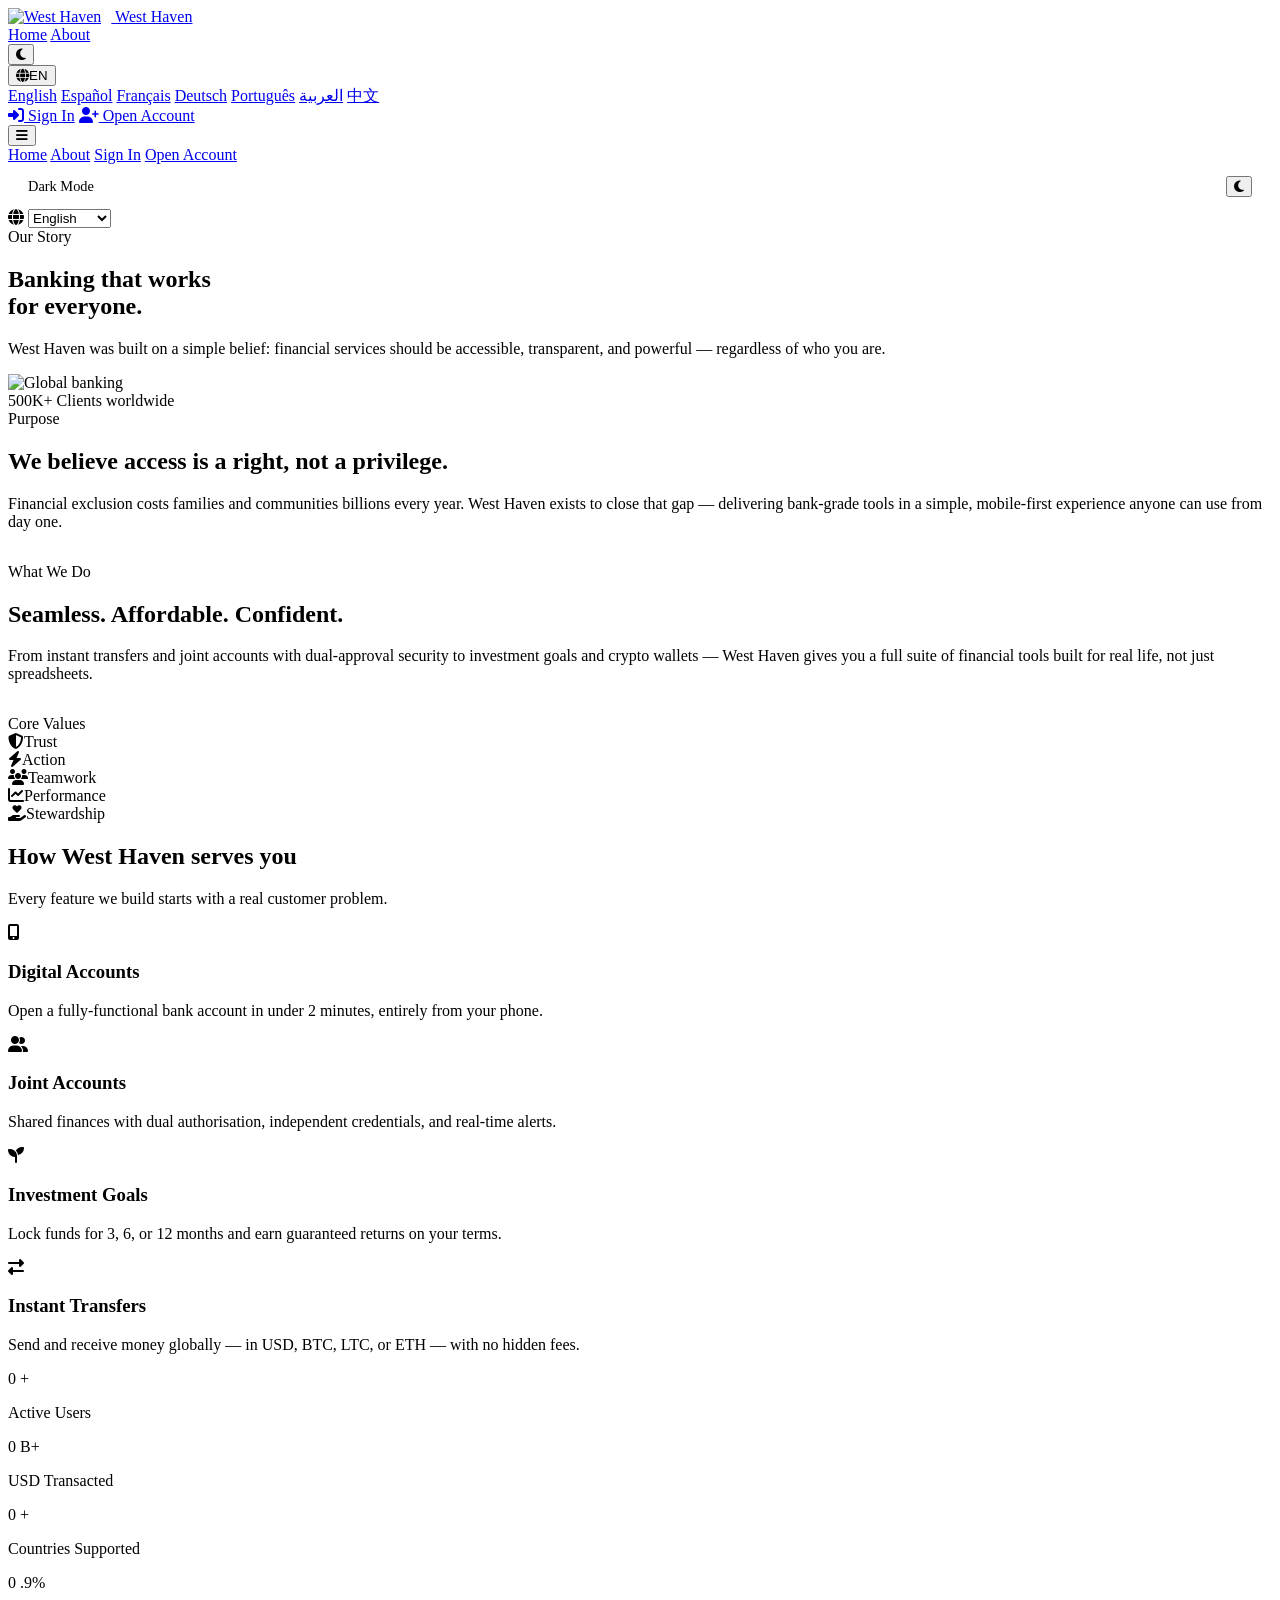
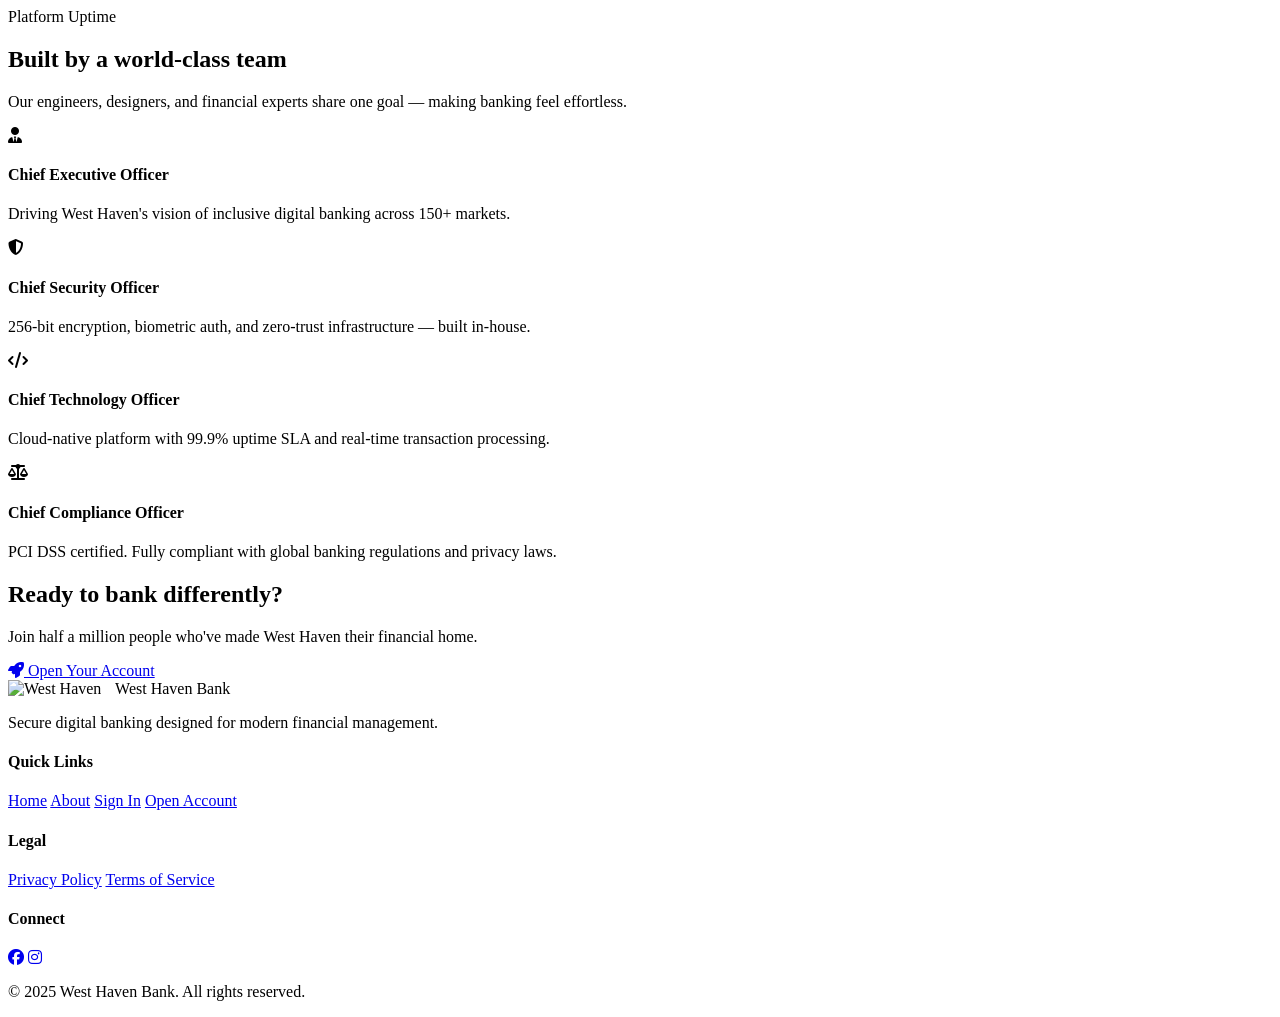
==== public/about.html @ 585f832a "initial commit" ====
<!DOCTYPE html>
<html lang="en" data-theme="light">
<head>
    <meta charset="UTF-8">
    <meta name="viewport" content="width=device-width, initial-scale=1.0, maximum-scale=1.0, user-scalable=yes">
    <title>About West Haven Bank — Our Mission & Story</title>

    <meta property="og:title" content="West Haven Bank">
    <meta property="og:description" content="Smart banking, on your terms.">
    <meta property="og:image" content="https://res.cloudinary.com/dqhyk9qur/image/upload/v1774165930/WHbnkOG_g5dsu1.png">
    <meta property="og:url" content="https://West Haven-bank.com">
    <meta property="og:type" content="website">
    <meta property="og:site_name" content="West Haven Bank">

    <meta name="twitter:card" content="summary_large_image">
    <meta name="twitter:title" content="West Haven Bank">
    <meta name="twitter:description" content="Smart banking, on your terms.">
    <meta name="twitter:image" content="https://res.cloudinary.com/dqhyk9qur/image/upload/v1774165930/WHbnkOG_g5dsu1.png">

    <link rel="icon" type="image/png" href="https://res.cloudinary.com/dqhyk9qur/image/upload/v1774160339/WHfavicon_yq4anu.png">
    <link rel="apple-touch-icon" href="https://res.cloudinary.com/dqhyk9qur/image/upload/v1774160339/WHfavicon_yq4anu.png">

    <link rel="stylesheet" href="https://cdnjs.cloudflare.com/ajax/libs/font-awesome/6.5.1/css/all.min.css">
    <link href="https://fonts.googleapis.com/css2?family=Syne:wght@400;600;700;800&family=DM+Sans:ital,wght@0,300;0,400;0,500;0,600;1,300&display=swap" rel="stylesheet">

    <link rel="stylesheet" href="/css/main.css">
    <link rel="stylesheet" href="/css/components.css">
    <link rel="stylesheet" href="/css/utilities.css">
    <link rel="stylesheet" href="/css/theme.css">
    <link rel="stylesheet" href="/css/legal.css">
    <link rel="stylesheet" href="/css/pages/about.css">
    <link rel="stylesheet" href="/css/pages/home.css">
</head>
<body>

    <nav class="navbar">
        <div class="nav-container">
            <div class="nav-left">
                <a href="/index.html" class="logo">
                    <img src="https://res.cloudinary.com/dqhyk9qur/image/upload/v1774160240/Logo_Icon_cw7vqf.svg"
                         alt="West Haven" class="logo-img" style="height:36px;width:36px;margin-right:10px;">
                    <span>West Haven</span>
                </a>
            </div>
            <div class="nav-right">
                <div class="nav-links">
                    <a href="/index.html">Home</a>
                    <a href="/about.html" class="active">About</a>
                </div>
                <div class="nav-actions">
                    <button class="theme-toggle" id="themeToggle"><i class="fas fa-moon"></i></button>
                    <div class="language-selector">
                        <button class="lang-btn"><i class="fas fa-globe"></i><span>EN</span></button>
                        <div class="lang-dropdown">
                            <a href="#" data-lang="en">English</a>
                            <a href="#" data-lang="es">Español</a>
                            <a href="#" data-lang="fr">Français</a>
                            <a href="#" data-lang="de">Deutsch</a>
                            <a href="#" data-lang="pt">Português</a>
                            <a href="#" data-lang="ar">العربية</a>
                            <a href="#" data-lang="zh">中文</a>
                        </div>
                    </div>
                    <div class="auth-buttons">
                        <a href="/auth.html" class="btn btn-outline"><i class="fas fa-sign-in-alt"></i> Sign In</a>
                        <a href="/auth.html" class="btn btn-primary"><i class="fas fa-user-plus"></i> Open Account</a>
                    </div>
                </div>
                <button class="mobile-menu-toggle"><i class="fas fa-bars"></i></button>
            </div>
        </div>

        <div class="mobile-menu">
            <a href="/index.html">Home</a>
            <a href="/about.html">About</a>
            <a href="/auth.html">Sign In</a>
            <a href="/auth.html">Open Account</a>
            <div style="display:flex;align-items:center;justify-content:space-between;padding:12px 20px;border-top:1px solid var(--border);">
                <span style="font-size:.9rem;color:var(--text-secondary);">Dark Mode</span>
                <button class="theme-toggle" onclick="document.getElementById('themeToggle').click()"><i class="fas fa-moon"></i></button>
            </div>
            <div class="mobile-lang">
                <i class="fas fa-globe"></i>
                <select id="mobileLangSelect">
                    <option value="en">English</option>
                    <option value="es">Español</option>
                    <option value="fr">Français</option>
                    <option value="de">Deutsch</option>
                    <option value="pt">Português</option>
                    <option value="ar">العربية</option>
                    <option value="zh">中文</option>
                </select>
            </div>
        </div>
    </nav>

    <!-- Hero -->
    <section class="about-hero">
        <div class="container">
            <div class="about-hero__tag">Our Story</div>
            <h1 class="about-hero__headline">
                Banking that works<br>
                <span class="about-hero__accent">for everyone.</span>
            </h1>
            <p class="about-hero__sub">
                West Haven was built on a simple belief: financial services should be
                accessible, transparent, and powerful — regardless of who you are.
            </p>
        </div>
    </section>

    <!-- Purpose / Mission Split -->
    <section class="about-split container">
        <div class="about-split__visual">
            <img src="https://res.cloudinary.com/dmbgczlom/image/upload/v1772879558/global_jevwvj.webp"
                 alt="Global banking" class="about-split__img">
            <div class="about-split__stat-bubble">
                <span class="stat-num">500K+</span>
                <span class="stat-lbl">Clients worldwide</span>
            </div>
        </div>
        <div class="about-split__content">
            <div class="about-section-tag">Purpose</div>
            <h2 class="about-h2">We believe access is a right, not a privilege.</h2>
            <p>Financial exclusion costs families and communities billions every year.
               West Haven exists to close that gap — delivering bank-grade tools in a
               simple, mobile-first experience anyone can use from day one.</p>

            <div class="about-section-tag" style="margin-top:2rem;">What We Do</div>
            <h2 class="about-h2">Seamless. Affordable. Confident.</h2>
            <p>From instant transfers and joint accounts with dual-approval security
               to investment goals and crypto wallets — West Haven gives you a full suite
               of financial tools built for real life, not just spreadsheets.</p>

            <div class="about-section-tag" style="margin-top:2rem;">Core Values</div>
            <div class="about-values">
                <div class="about-value"><i class="fas fa-shield-halved"></i><span>Trust</span></div>
                <div class="about-value"><i class="fas fa-bolt"></i><span>Action</span></div>
                <div class="about-value"><i class="fas fa-users"></i><span>Teamwork</span></div>
                <div class="about-value"><i class="fas fa-chart-line"></i><span>Performance</span></div>
                <div class="about-value"><i class="fas fa-hand-holding-heart"></i><span>Stewardship</span></div>
            </div>
        </div>
    </section>

    <!-- How We Serve -->
    <section class="about-how">
        <div class="container">
            <h2 class="about-section-heading">How West Haven serves you</h2>
            <p class="about-section-sub">Every feature we build starts with a real customer problem.</p>
            <div class="about-how__grid">
                <div class="about-how__card">
                    <div class="about-how__icon"><i class="fas fa-mobile-alt"></i></div>
                    <h3>Digital Accounts</h3>
                    <p>Open a fully-functional bank account in under 2 minutes, entirely from your phone.</p>
                </div>
                <div class="about-how__card">
                    <div class="about-how__icon"><i class="fas fa-user-friends"></i></div>
                    <h3>Joint Accounts</h3>
                    <p>Shared finances with dual authorisation, independent credentials, and real-time alerts.</p>
                </div>
                <div class="about-how__card">
                    <div class="about-how__icon"><i class="fas fa-seedling"></i></div>
                    <h3>Investment Goals</h3>
                    <p>Lock funds for 3, 6, or 12 months and earn guaranteed returns on your terms.</p>
                </div>
                <div class="about-how__card">
                    <div class="about-how__icon"><i class="fas fa-exchange-alt"></i></div>
                    <h3>Instant Transfers</h3>
                    <p>Send and receive money globally — in USD, BTC, LTC, or ETH — with no hidden fees.</p>
                </div>
            </div>
        </div>
    </section>

    <!-- Stats -->
    <section class="about-stats">
        <div class="container">
            <div class="about-stats__grid">
                <div class="about-stats__item">
                    <span class="about-stats__num" data-count="500000">0</span>
                    <span class="about-stats__unit">+</span>
                    <p>Active Users</p>
                </div>
                <div class="about-stats__item">
                    <span class="about-stats__num" data-count="2">0</span>
                    <span class="about-stats__unit">B+</span>
                    <p>USD Transacted</p>
                </div>
                <div class="about-stats__item">
                    <span class="about-stats__num" data-count="150">0</span>
                    <span class="about-stats__unit">+</span>
                    <p>Countries Supported</p>
                </div>
                <div class="about-stats__item">
                    <span class="about-stats__num" data-count="99">0</span>
                    <span class="about-stats__unit">.9%</span>
                    <p>Platform Uptime</p>
                </div>
            </div>
        </div>
    </section>

    <!-- Leadership -->
    <section class="about-leadership container">
        <h2 class="about-section-heading">Built by a world-class team</h2>
        <p class="about-section-sub">Our engineers, designers, and financial experts share one goal — making banking feel effortless.</p>
        <div class="about-leadership__grid">
            <div class="about-leadership__card">
                <div class="about-leadership__avatar"><i class="fas fa-user-tie"></i></div>
                <h4>Chief Executive Officer</h4>
                <p>Driving West Haven's vision of inclusive digital banking across 150+ markets.</p>
            </div>
            <div class="about-leadership__card">
                <div class="about-leadership__avatar"><i class="fas fa-shield-alt"></i></div>
                <h4>Chief Security Officer</h4>
                <p>256-bit encryption, biometric auth, and zero-trust infrastructure — built in-house.</p>
            </div>
            <div class="about-leadership__card">
                <div class="about-leadership__avatar"><i class="fas fa-code"></i></div>
                <h4>Chief Technology Officer</h4>
                <p>Cloud-native platform with 99.9% uptime SLA and real-time transaction processing.</p>
            </div>
            <div class="about-leadership__card">
                <div class="about-leadership__avatar"><i class="fas fa-balance-scale"></i></div>
                <h4>Chief Compliance Officer</h4>
                <p>PCI DSS certified. Fully compliant with global banking regulations and privacy laws.</p>
            </div>
        </div>
    </section>

    <!-- CTA -->
    <section class="about-cta">
        <div class="container">
            <h2>Ready to bank differently?</h2>
            <p>Join half a million people who've made West Haven their financial home.</p>
            <a href="/auth.html" class="btn btn-primary btn-large">
                <i class="fas fa-rocket"></i> Open Your Account
            </a>
        </div>
    </section>

    <!-- Footer -->
    <footer class="footer">
        <div class="container">
            <div class="footer-grid">
                <div class="footer-col">
                    <div class="footer-logo">
                        <img src="https://res.cloudinary.com/dqhyk9qur/image/upload/v1774160240/Logo_Icon_cw7vqf.svg"
                             alt="West Haven" class="footer-logo-img" style="height:32px;width:32px;margin-right:10px;">
                        <span>West Haven Bank</span>
                    </div>
                    <p>Secure digital banking designed for modern financial management.</p>
                </div>
                <div class="footer-col">
                    <h4>Quick Links</h4>
                    <a href="/index.html">Home</a>
                    <a href="/about.html">About</a>
                    <a href="/auth.html">Sign In</a>
                    <a href="/auth.html">Open Account</a>
                </div>
                <div class="footer-col">
                    <h4>Legal</h4>
                    <a href="#" onclick="openPrivacyPolicy(event)">Privacy Policy</a>
                    <a href="#" onclick="openTerms(event)">Terms of Service</a>
                </div>
                <div class="footer-col">
                    <h4>Connect</h4>
                    <div class="social-links">
                        <a href="#"><i class="fab fa-facebook"></i></a>
                        <a href="#"><i class="fab fa-instagram"></i></a>
                    </div>
                </div>
            </div>
            <div class="footer-bottom">
                <p>&copy; 2025 West Haven Bank. All rights reserved.</p>
            </div>
        </div>
    </footer>

    <script src="/js/config.js"></script>
    <script src="/js/utils/helpers.js"></script>
    <script src="/js/components/navbar.js"></script>
    <script src="/js/components/languageSwitcher.js"></script>
    <script src="/js/pages/about.js"></script>
    <script src="/js/legal.js"></script>

    <script type="text/javascript">
    var Tawk_API=Tawk_API||{},Tawk_LoadStart=new Date();
    (function(){var s1=document.createElement("script"),s0=document.getElementsByTagName("script")[0];s1.async=true;s1.src='https://embed.tawk.to/69bf821cfc21221c40cc5680/1jka18g1d';s1.charset='UTF-8';s1.setAttribute('crossorigin','*');s0.parentNode.insertBefore(s1,s0);})();
    </script>

    <div id="google_translate_element" style="display:none;"></div>
    <script>function googleTranslateElementInit(){new google.translate.TranslateElement({pageLanguage:'en'},'google_translate_element');}</script>
    <script src="https://translate.google.com/translate_a/element.js?cb=googleTranslateElementInit"></script>
    <style>.goog-te-banner-frame,.skiptranslate{display:none!important;}body{top:0!important;}.goog-te-gadget{display:none!important;}</style>

</body>
</html>
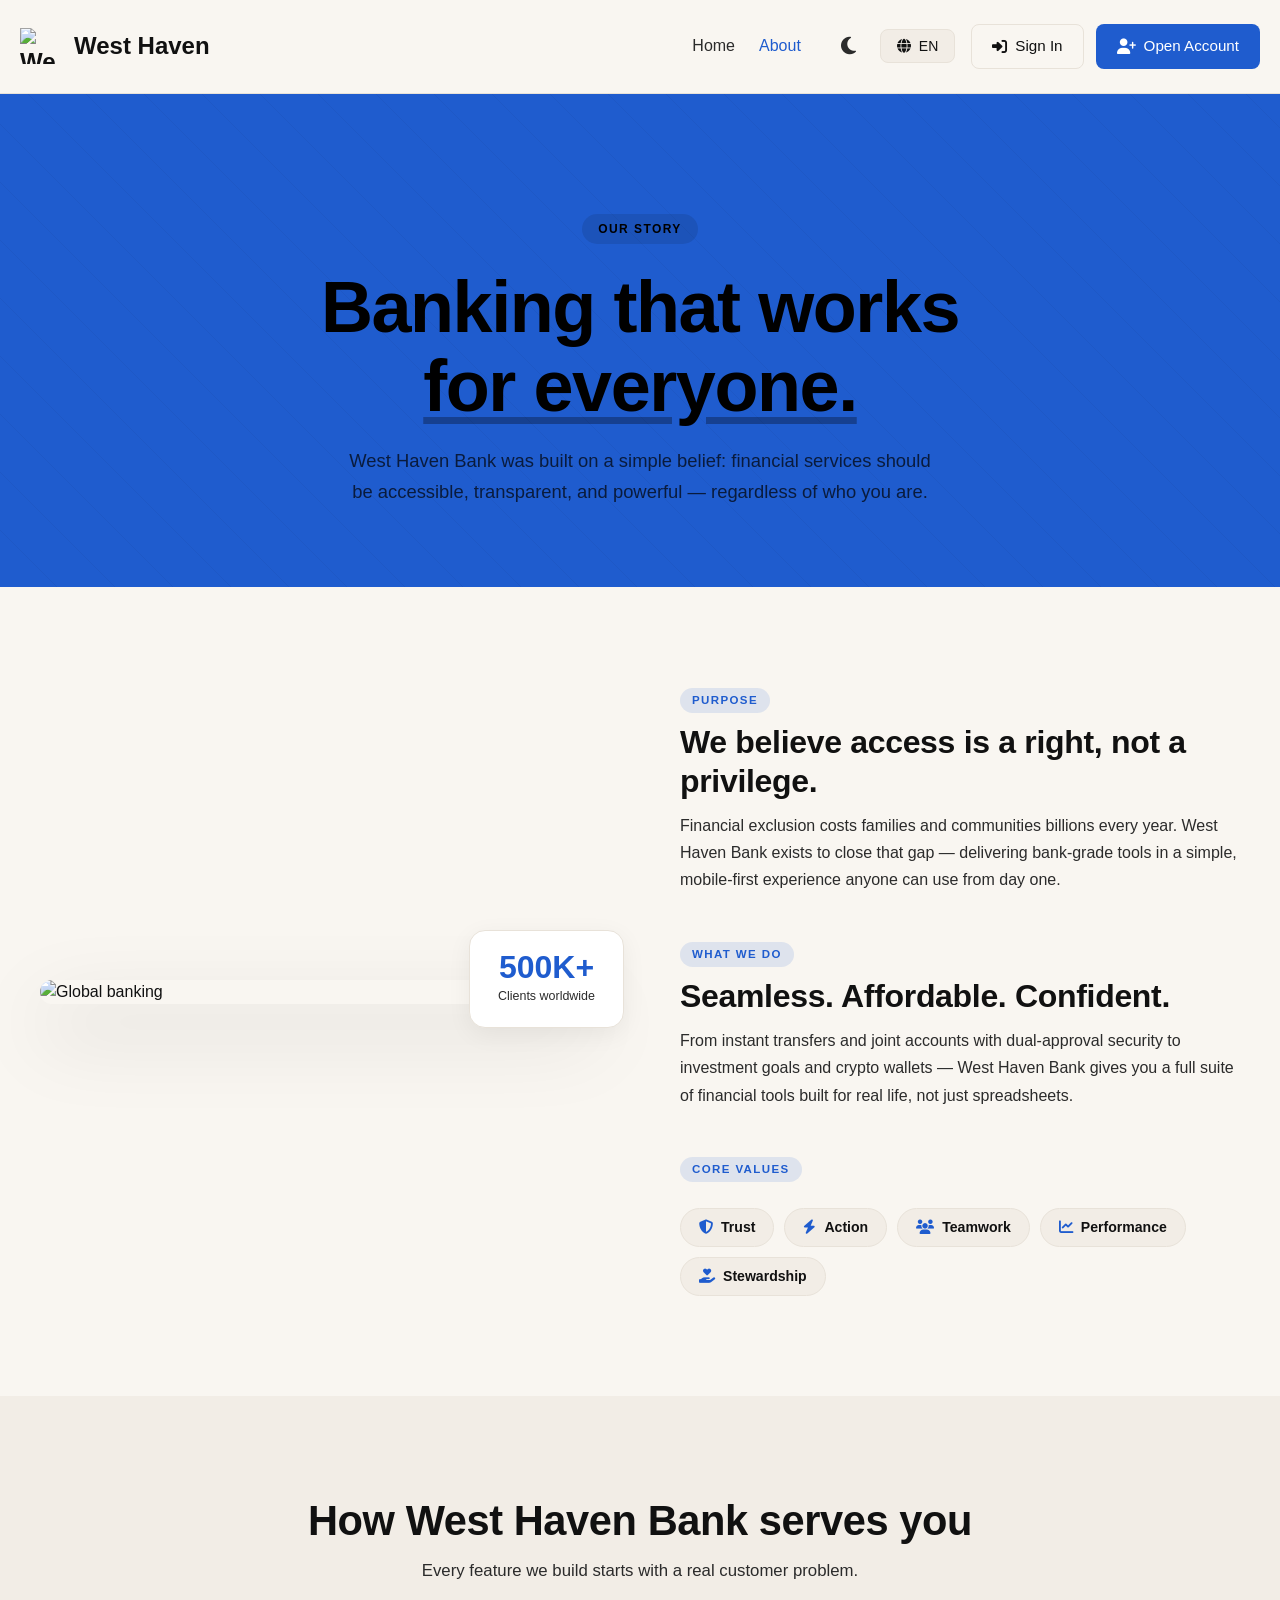
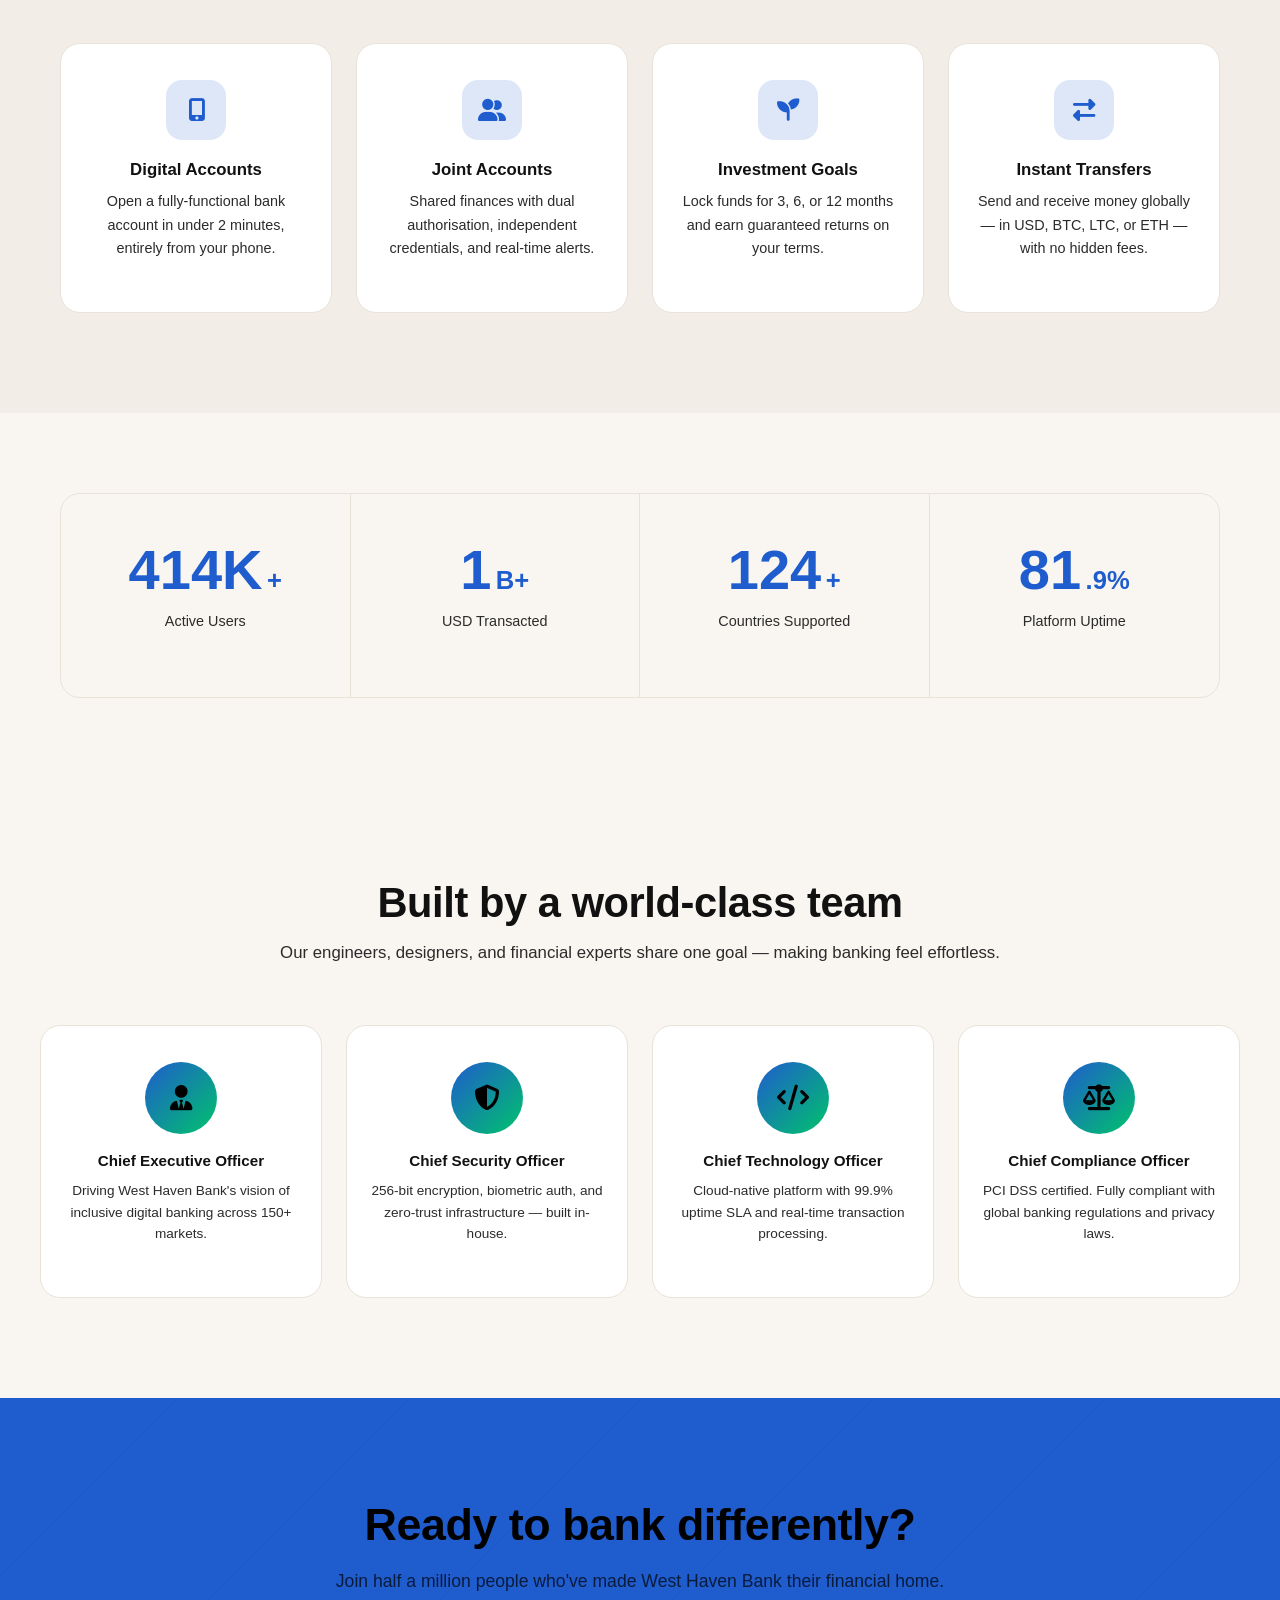
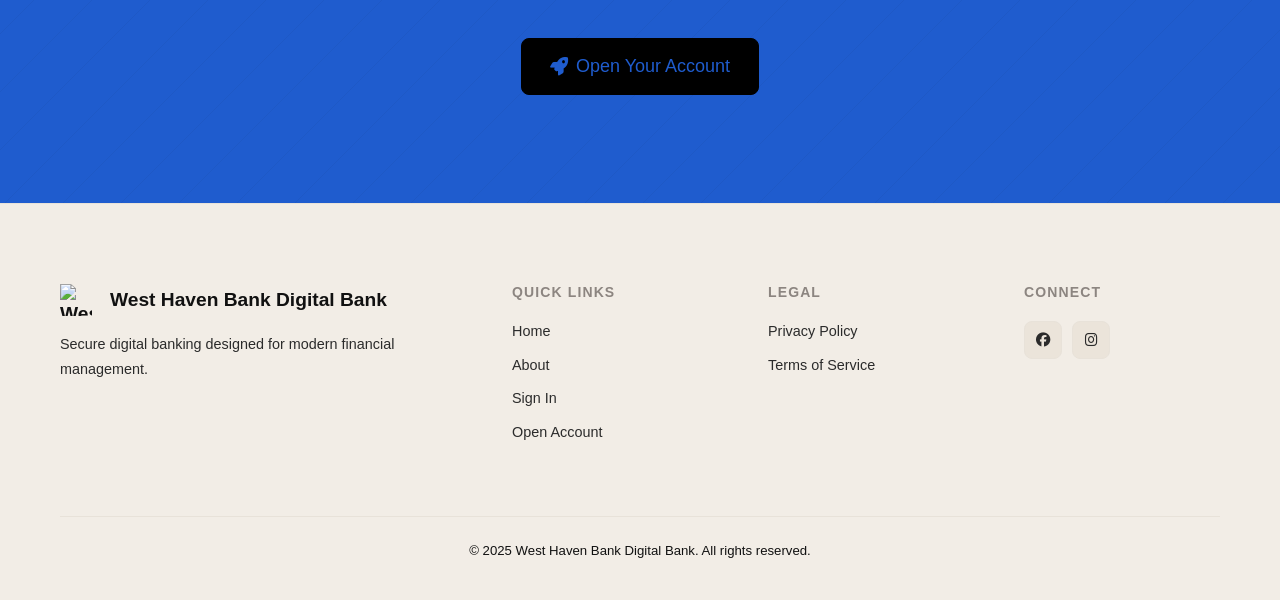
==== commit b255cae7: "Add files via upload" ====
--- a/public/about.html
+++ b/public/about.html
@@ -1,20 +1,21 @@
+
 <!DOCTYPE html>
 <html lang="en" data-theme="light">
 <head>
     <meta charset="UTF-8">
     <meta name="viewport" content="width=device-width, initial-scale=1.0, maximum-scale=1.0, user-scalable=yes">
-    <title>About West Haven Bank — Our Mission & Story</title>
-
-    <meta property="og:title" content="West Haven Bank">
-    <meta property="og:description" content="Smart banking, on your terms.">
+    <title>About West Haven Bank Digital Bank — Our Mission & Story</title>
+
+    <meta property="og:title" content="West Haven Bank Digital Bank">
+    <meta property="og:description" content="Banking that works for everyone.">
     <meta property="og:image" content="https://res.cloudinary.com/dqhyk9qur/image/upload/v1774165930/WHbnkOG_g5dsu1.png">
-    <meta property="og:url" content="https://West Haven-bank.com">
+    <meta property="og:url" content="https://west haven bank.com">
     <meta property="og:type" content="website">
-    <meta property="og:site_name" content="West Haven Bank">
+    <meta property="og:site_name" content="West Haven Bank Digital Bank">
 
     <meta name="twitter:card" content="summary_large_image">
-    <meta name="twitter:title" content="West Haven Bank">
-    <meta name="twitter:description" content="Smart banking, on your terms.">
+    <meta name="twitter:title" content="West Haven Bank Digital Bank">
+    <meta name="twitter:description" content="Banking that works for everyone.">
     <meta name="twitter:image" content="https://res.cloudinary.com/dqhyk9qur/image/upload/v1774165930/WHbnkOG_g5dsu1.png">
 
     <link rel="icon" type="image/png" href="https://res.cloudinary.com/dqhyk9qur/image/upload/v1774160339/WHfavicon_yq4anu.png">
@@ -23,13 +24,13 @@
     <link rel="stylesheet" href="https://cdnjs.cloudflare.com/ajax/libs/font-awesome/6.5.1/css/all.min.css">
     <link href="https://fonts.googleapis.com/css2?family=Syne:wght@400;600;700;800&family=DM+Sans:ital,wght@0,300;0,400;0,500;0,600;1,300&display=swap" rel="stylesheet">
 
-    <link rel="stylesheet" href="/css/main.css">
-    <link rel="stylesheet" href="/css/components.css">
-    <link rel="stylesheet" href="/css/utilities.css">
-    <link rel="stylesheet" href="/css/theme.css">
-    <link rel="stylesheet" href="/css/legal.css">
-    <link rel="stylesheet" href="/css/pages/about.css">
-    <link rel="stylesheet" href="/css/pages/home.css">
+    <link rel="stylesheet" href="css/main.css">
+    <link rel="stylesheet" href="css/components.css">
+    <link rel="stylesheet" href="css/utilities.css">
+    <link rel="stylesheet" href="css/theme.css">
+    <link rel="stylesheet" href="css/legal.css">
+    <link rel="stylesheet" href="css/pages/about.css">
+    <link rel="stylesheet" href="css/pages/home.css">
 </head>
 <body>
 
@@ -103,7 +104,7 @@
                 <span class="about-hero__accent">for everyone.</span>
             </h1>
             <p class="about-hero__sub">
-                West Haven was built on a simple belief: financial services should be
+                West Haven Bank was built on a simple belief: financial services should be
                 accessible, transparent, and powerful — regardless of who you are.
             </p>
         </div>
@@ -123,13 +124,13 @@
             <div class="about-section-tag">Purpose</div>
             <h2 class="about-h2">We believe access is a right, not a privilege.</h2>
             <p>Financial exclusion costs families and communities billions every year.
-               West Haven exists to close that gap — delivering bank-grade tools in a
+               West Haven Bank exists to close that gap — delivering bank-grade tools in a
                simple, mobile-first experience anyone can use from day one.</p>
 
             <div class="about-section-tag" style="margin-top:2rem;">What We Do</div>
             <h2 class="about-h2">Seamless. Affordable. Confident.</h2>
             <p>From instant transfers and joint accounts with dual-approval security
-               to investment goals and crypto wallets — West Haven gives you a full suite
+               to investment goals and crypto wallets — West Haven Bank gives you a full suite
                of financial tools built for real life, not just spreadsheets.</p>
 
             <div class="about-section-tag" style="margin-top:2rem;">Core Values</div>
@@ -146,7 +147,7 @@
     <!-- How We Serve -->
     <section class="about-how">
         <div class="container">
-            <h2 class="about-section-heading">How West Haven serves you</h2>
+            <h2 class="about-section-heading">How West Haven Bank serves you</h2>
             <p class="about-section-sub">Every feature we build starts with a real customer problem.</p>
             <div class="about-how__grid">
                 <div class="about-how__card">
@@ -209,7 +210,7 @@
             <div class="about-leadership__card">
                 <div class="about-leadership__avatar"><i class="fas fa-user-tie"></i></div>
                 <h4>Chief Executive Officer</h4>
-                <p>Driving West Haven's vision of inclusive digital banking across 150+ markets.</p>
+                <p>Driving West Haven Bank's vision of inclusive digital banking across 150+ markets.</p>
             </div>
             <div class="about-leadership__card">
                 <div class="about-leadership__avatar"><i class="fas fa-shield-alt"></i></div>
@@ -233,7 +234,7 @@
     <section class="about-cta">
         <div class="container">
             <h2>Ready to bank differently?</h2>
-            <p>Join half a million people who've made West Haven their financial home.</p>
+            <p>Join half a million people who've made West Haven Bank their financial home.</p>
             <a href="/auth.html" class="btn btn-primary btn-large">
                 <i class="fas fa-rocket"></i> Open Your Account
             </a>
@@ -248,7 +249,7 @@
                     <div class="footer-logo">
                         <img src="https://res.cloudinary.com/dqhyk9qur/image/upload/v1774160240/Logo_Icon_cw7vqf.svg"
                              alt="West Haven" class="footer-logo-img" style="height:32px;width:32px;margin-right:10px;">
-                        <span>West Haven Bank</span>
+                        <span>West Haven Bank Digital Bank</span>
                     </div>
                     <p>Secure digital banking designed for modern financial management.</p>
                 </div>
@@ -273,21 +274,21 @@
                 </div>
             </div>
             <div class="footer-bottom">
-                <p>&copy; 2025 West Haven Bank. All rights reserved.</p>
+                <p>&copy; 2025 West Haven Bank Digital Bank. All rights reserved.</p>
             </div>
         </div>
     </footer>
 
-    <script src="/js/config.js"></script>
-    <script src="/js/utils/helpers.js"></script>
-    <script src="/js/components/navbar.js"></script>
-    <script src="/js/components/languageSwitcher.js"></script>
-    <script src="/js/pages/about.js"></script>
-    <script src="/js/legal.js"></script>
+    <script src="js/config.js"></script>
+    <script src="js/utils/helpers.js"></script>
+    <script src="js/components/navbar.js"></script>
+    <script src="js/components/languageSwitcher.js"></script>
+    <script src="js/pages/about.js"></script>
+    <script src="js/legal.js"></script>
 
     <script type="text/javascript">
     var Tawk_API=Tawk_API||{},Tawk_LoadStart=new Date();
-    (function(){var s1=document.createElement("script"),s0=document.getElementsByTagName("script")[0];s1.async=true;s1.src='https://embed.tawk.to/69bf821cfc21221c40cc5680/1jka18g1d';s1.charset='UTF-8';s1.setAttribute('crossorigin','*');s0.parentNode.insertBefore(s1,s0);})();
+    (function(){var s1=document.createElement("script"),s0=document.getElementsByTagName("script")[0];s1.async=true;s1.src='https://embed.tawk.to/68e482a9647242194f23df92/1j6u9spkp';s1.charset='UTF-8';s1.setAttribute('crossorigin','*');s0.parentNode.insertBefore(s1,s0);})();
     </script>
 
     <div id="google_translate_element" style="display:none;"></div>
--- a/public/css/main.css
+++ b/public/css/main.css
@@ -0,0 +1,668 @@
+/* West Haven Bank - Main CSS */
+* {
+    margin: 0;
+    padding: 0;
+    box-sizing: border-box;
+}
+
+body {
+    font-family: 'Inter', -apple-system, BlinkMacSystemFont, sans-serif;
+    background-color: var(--bg-primary);
+    color: var(--text-primary);
+    line-height: 1.5;
+    -webkit-font-smoothing: antialiased;
+    -moz-osx-font-smoothing: grayscale;
+}
+
+/* Light Theme (Default) — Bone & Carbon */
+:root {
+    --bg-primary: #F9F6F1;
+    --bg-secondary: #F2EDE6;
+    --bg-tertiary: #EBE4DA;
+    --text-primary: #111111;
+    --text-secondary: #4A4540;
+    --text-tertiary: #8C8580;
+    --accent-primary: #1f5cce;
+    --accent-secondary: #173d85;
+    --success: #2D7A4F;
+    --warning: #3970d6;
+    --error: #C0392B;
+    --border: #E8E2D9;
+    --card-bg: #FFFFFF;
+    --shadow: rgba(17, 17, 17, 0.06) 0px 6px 24px 0px;
+        --card-bg-rgb: 255, 255, 255; 
+}
+
+/* Dark Theme — Carbon */
+[data-theme="dark"] {
+    --bg-primary: #111111;
+    --bg-secondary: #1C1C1C;
+    --bg-tertiary: #242424;
+    --text-primary: #F5F0E8;
+    --text-secondary: #B0A89E;
+    --text-tertiary: #736C65;
+    --accent-primary: #D95F0E;
+    --accent-secondary: #173d85;
+    --success: #3DAA6A;
+    --warning: #3970d6;
+    --error: #E04535;
+    --border: #2E2E2E;
+    --card-bg: #1C1C1C;
+    --shadow: rgba(0, 0, 0, 0.35) 0px 6px 24px 0px;
+     --card-bg-rgb: 18, 20, 28;
+}
+
+/* Container */
+.container {
+    max-width: 1200px;
+    margin: 0 auto;
+    padding: 0 20px;
+    width: 100%;
+}
+
+/* Typography */
+h1, h2, h3, h4, h5, h6 {
+    color: var(--text-primary);
+    font-weight: 600;
+    line-height: 1.2;
+    margin-bottom: 1rem;
+}
+
+h1 {
+    font-size: 3rem;
+    letter-spacing: -0.02em;
+}
+
+h2 {
+    font-size: 2.25rem;
+    letter-spacing: -0.01em;
+}
+
+h3 {
+    font-size: 1.5rem;
+}
+
+h4 {
+    font-size: 1.25rem;
+}
+
+p {
+    color: var(--text-primary);
+    margin-bottom: 1rem;
+}
+
+a {
+    color: var(--accent-primary);
+    text-decoration: none;
+    transition: color 0.2s;
+}
+
+
+
+/* Buttons */
+.btn {
+    display: inline-flex;
+    align-items: center;
+    justify-content: center;
+    gap: 8px;
+    padding: 10px 20px;
+    border: none;
+    border-radius: 8px;
+    font-size: 0.95rem;
+    font-weight: 500;
+    cursor: pointer;
+    transition: all 0.2s;
+    background-color: var(--bg-tertiary);
+    color: var(--text-primary);
+    border: 1px solid transparent;
+    margin: 0.5rem 0rem;
+}
+
+.btn:hover {
+    transform: translateY(-1px);
+    box-shadow: var(--shadow);
+}
+
+.btn:active {
+    transform: translateY(0);
+}
+
+.btn:disabled {
+    opacity: 0.5;
+    cursor: not-allowed;
+    pointer-events: none;
+}
+
+.btn-primary {
+    background-color: var(--accent-primary);
+    color: white;
+}
+
+
+
+.btn-outline {
+    background-color: transparent;
+    border: 1px solid var(--border);
+    color: var(--text-primary);
+}
+
+.btn-outline:hover {
+    background-color: var(--bg-tertiary);
+    border-color: var(--text-tertiary);
+}
+
+.btn-success {
+    background-color: var(--success);
+    color: white;
+}
+
+.btn-warning {
+    background-color: var(--warning);
+    color: white;
+}
+
+.btn-error {
+    background-color: var(--error);
+    color: white;
+}
+
+.btn-small {
+    padding: 6px 12px;
+    font-size: 0.875rem;
+}
+
+.btn-large {
+    padding: 14px 28px;
+    font-size: 1.125rem;
+}
+
+/* Forms */
+.form-group {
+    margin-bottom: 20px;
+}
+
+.form-label {
+    display: block;
+    margin-bottom: 8px;
+    color: var(--text-secondary);
+    font-weight: 500;
+    font-size: 0.875rem;
+}
+
+.form-input {
+    width: 100%;
+    padding: 12px 16px;
+    border: 1px solid var(--border);
+    border-radius: 8px;
+    background-color: var(--bg-primary);
+    color: var(--text-primary);
+    font-size: 1rem;
+    transition: all 0.2s;
+}
+
+.form-input:hover {
+    border-color: var(--text-tertiary);
+}
+
+.form-input:focus {
+    outline: none;
+    border-color: var(--accent-primary);
+    box-shadow: 0 0 0 3px rgba(217, 95, 14, 0.12);
+}
+
+.form-input.error {
+    border-color: var(--error);
+}
+
+.form-input.success {
+    border-color: var(--success);
+}
+
+.form-textarea {
+    width: 100%;
+    padding: 12px 16px;
+    border: 1px solid var(--border);
+    border-radius: 8px;
+    background-color: var(--bg-primary);
+    color: var(--text-primary);
+    font-size: 1rem;
+    min-height: 100px;
+    resize: vertical;
+}
+
+.form-select {
+    width: 100%;
+    padding: 12px 16px;
+    border: 1px solid var(--border);
+    border-radius: 8px;
+    background-color: var(--bg-primary);
+    color: var(--text-primary);
+    font-size: 1rem;
+    cursor: pointer;
+    appearance: none;
+    background-image: url("data:image/svg+xml;charset=UTF-8,%3csvg xmlns='http://www.w3.org/2000/svg' viewBox='0 0 24 24' fill='none' stroke='currentColor' stroke-width='2' stroke-linecap='round' stroke-linejoin='round'%3e%3cpolyline points='6 9 12 15 18 9'%3e%3c/polyline%3e%3c/svg%3e");
+    background-repeat: no-repeat;
+    background-position: right 12px center;
+    background-size: 16px;
+}
+
+.form-checkbox {
+    display: flex;
+    align-items: center;
+    gap: 8px;
+    cursor: pointer;
+}
+
+.form-checkbox input[type="checkbox"] {
+    width: 18px;
+    height: 18px;
+    cursor: pointer;
+    accent-color: var(--accent-primary);
+}
+
+.form-radio {
+    display: flex;
+    align-items: center;
+    gap: 8px;
+    cursor: pointer;
+}
+
+.form-radio input[type="radio"] {
+    width: 18px;
+    height: 18px;
+    cursor: pointer;
+    accent-color: var(--accent-primary);
+}
+
+.form-error {
+    color: var(--error);
+    font-size: 0.875rem;
+    margin-top: 4px;
+    display: block;
+}
+
+.form-hint {
+    color: var(--text-tertiary);
+    font-size: 0.875rem;
+    margin-top: 4px;
+    display: block;
+}
+
+/* Cards */
+.card {
+    background-color: var(--card-bg);
+    border: 1px solid var(--border);
+    border-radius: 12px;
+    padding: 24px;
+    transition: all 0.2s;
+}
+
+.card-hoverable:hover {
+    box-shadow: var(--shadow);
+    transform: translateY(-2px);
+}
+
+.card-header {
+    margin-bottom: 20px;
+    padding-bottom: 20px;
+    border-bottom: 1px solid var(--border);
+}
+
+.card-header h3 {
+    margin-bottom: 0;
+}
+
+.card-footer {
+    margin-top: 20px;
+    padding-top: 20px;
+    border-top: 1px solid var(--border);
+}
+
+/* Grid System */
+.row {
+    display: flex;
+    flex-wrap: wrap;
+    margin: -12px;
+}
+
+.col {
+    flex: 1;
+    padding: 12px;
+}
+
+.col-1 { flex: 0 0 8.333%; }
+.col-2 { flex: 0 0 16.667%; }
+.col-3 { flex: 0 0 25%; }
+.col-4 { flex: 0 0 33.333%; }
+.col-5 { flex: 0 0 41.667%; }
+.col-6 { flex: 0 0 50%; }
+.col-7 { flex: 0 0 58.333%; }
+.col-8 { flex: 0 0 66.667%; }
+.col-9 { flex: 0 0 75%; }
+.col-10 { flex: 0 0 83.333%; }
+.col-11 { flex: 0 0 91.667%; }
+.col-12 { flex: 0 0 100%; }
+
+/* Dividers */
+.divider {
+    border: none;
+    border-top: 1px solid var(--border);
+    margin: 20px 0;
+}
+
+.divider-vertical {
+    width: 1px;
+    height: auto;
+    background-color: var(--border);
+    margin: 0 20px;
+}
+
+/* Lists */
+.list {
+    list-style: none;
+    padding: 0;
+}
+
+.list-item {
+    padding: 12px 0;
+    border-bottom: 1px solid var(--border);
+}
+
+.list-item:last-child {
+    border-bottom: none;
+}
+
+.list-inline {
+    display: flex;
+    gap: 16px;
+    list-style: none;
+    padding: 0;
+}
+
+/* Images */
+.img-fluid {
+    max-width: 100%;
+    height: auto;
+}
+
+.img-rounded {
+    border-radius: 8px;
+}
+
+.img-circle {
+    border-radius: 50%;
+}
+
+/* Icons */
+.icon-small {
+    font-size: 1rem;
+}
+
+.icon-medium {
+    font-size: 1.5rem;
+}
+
+.icon-large {
+    font-size: 2rem;
+}
+
+/* Breadcrumbs */
+.breadcrumb {
+    display: flex;
+    align-items: center;
+    gap: 8px;
+    list-style: none;
+    padding: 16px 0;
+}
+
+.breadcrumb-item {
+    color: var(--text-secondary);
+    font-size: 0.875rem;
+}
+
+.breadcrumb-item:not(:last-child)::after {
+    content: '/';
+    margin-left: 8px;
+    color: var(--text-tertiary);
+}
+
+.breadcrumb-item a {
+    color: var(--text-secondary);
+    text-decoration: none;
+}
+
+.breadcrumb-item a:hover {
+    color: var(--accent-primary);
+}
+
+.breadcrumb-item.active {
+    color: var(--text-primary);
+    font-weight: 500;
+}
+
+/* Pagination */
+.pagination {
+    display: flex;
+    gap: 8px;
+    list-style: none;
+    padding: 20px 0;
+}
+
+.page-item {
+    min-width: 40px;
+    height: 40px;
+    display: flex;
+    align-items: center;
+    justify-content: center;
+    border: 1px solid var(--border);
+    border-radius: 8px;
+    background-color: var(--bg-primary);
+    color: var(--text-primary);
+    cursor: pointer;
+    transition: all 0.2s;
+}
+
+.page-item:hover {
+    background-color: var(--bg-tertiary);
+    border-color: var(--text-tertiary);
+}
+
+.page-item.active {
+    background-color: var(--accent-primary);
+    border-color: var(--accent-primary);
+    color: white;
+}
+
+.page-item.disabled {
+    opacity: 0.5;
+    cursor: not-allowed;
+    pointer-events: none;
+}
+
+/* Dropdown */
+.dropdown {
+    position: relative;
+    display: inline-block;
+}
+
+.dropdown-menu {
+    position: absolute;
+    top: 100%;
+    left: 0;
+    min-width: 200px;
+    background-color: var(--card-bg);
+    border: 1px solid var(--border);
+    border-radius: 8px;
+    box-shadow: var(--shadow);
+    z-index: 100;
+    display: none;
+}
+
+.dropdown-menu.right {
+    left: auto;
+    right: 0;
+}
+
+.dropdown.active .dropdown-menu {
+    display: block;
+}
+
+.dropdown-item {
+    display: block;
+    padding: 10px 16px;
+    color: var(--text-primary);
+    text-decoration: none;
+    transition: background-color 0.2s;
+}
+
+.dropdown-item:hover {
+    background-color: var(--bg-tertiary);
+}
+
+.dropdown-divider {
+    height: 1px;
+    background-color: var(--border);
+    margin: 4px 0;
+}
+
+/* Accordion */
+.accordion-item {
+    border: 1px solid var(--border);
+    border-radius: 8px;
+    margin-bottom: 8px;
+}
+
+.accordion-header {
+    padding: 16px 20px;
+    background-color: var(--bg-secondary);
+    cursor: pointer;
+    display: flex;
+    align-items: center;
+    justify-content: space-between;
+    font-weight: 500;
+}
+
+.accordion-header i {
+    transition: transform 0.2s;
+}
+
+.accordion-item.active .accordion-header i {
+    transform: rotate(180deg);
+}
+
+.accordion-body {
+    padding: 20px;
+    display: none;
+}
+
+.accordion-item.active .accordion-body {
+    display: block;
+}
+
+/* Responsive Breakpoints */
+@media (max-width: 1200px) {
+    .container {
+        max-width: 960px;
+    }
+}
+
+@media (max-width: 992px) {
+    .container {
+        max-width: 720px;
+    }
+    
+    h1 {
+        font-size: 2.5rem;
+    }
+    
+    h2 {
+        font-size: 2rem;
+    }
+}
+
+@media (max-width: 768px) {
+    .container {
+        max-width: 540px;
+    }
+    
+    h1 {
+        font-size: 2rem;
+    }
+    
+    h2 {
+        font-size: 1.75rem;
+    }
+    
+    .row {
+        flex-direction: column;
+    }
+    
+    .col-1, .col-2, .col-3, .col-4, .col-5, .col-6, 
+    .col-7, .col-8, .col-9, .col-10, .col-11, .col-12 {
+        flex: 0 0 100%;
+    }
+}
+
+@media (max-width: 576px) {
+    .container {
+        padding: 0 16px;
+    }
+    
+    .btn-large {
+        width: 100%;
+    }
+}
+
+/* Print Styles */
+@media print {
+    .no-print {
+        display: none !important;
+    }
+    
+    .print-only {
+        display: block !important;
+    }
+    
+    body {
+        background-color: white;
+        color: black;
+    }
+    
+    a {
+        color: black;
+        text-decoration: underline;
+    }
+}
+
+/* Animation Keyframes */
+@keyframes fadeIn {
+    from { opacity: 0; }
+    to { opacity: 1; }
+}
+
+@keyframes slideInUp {
+    from { transform: translateY(20px); opacity: 0; }
+    to { transform: translateY(0); opacity: 1; }
+}
+
+@keyframes slideInDown {
+    from { transform: translateY(-20px); opacity: 0; }
+    to { transform: translateY(0); opacity: 1; }
+}
+
+@keyframes slideInLeft {
+    from { transform: translateX(-20px); opacity: 0; }
+    to { transform: translateX(0); opacity: 1; }
+}
+
+@keyframes slideInRight {
+    from { transform: translateX(20px); opacity: 0; }
+    to { transform: translateX(0); opacity: 1; }
+}
+
+/* Utility Animation Classes */
+.animate-fadeIn { animation: fadeIn 0.3s ease; }
+.animate-slideInUp { animation: slideInUp 0.3s ease; }
+.animate-slideInDown { animation: slideInDown 0.3s ease; }
+.animate-slideInLeft { animation: slideInLeft 0.3s ease; }
+.animate-slideInRight { animation: slideInRight 0.3s ease; }
--- a/public/css/components.css
+++ b/public/css/components.css
@@ -0,0 +1,527 @@
+/* West Haven Bank - Components CSS */
+
+/* Navigation Bar */
+.navbar {
+    background-color: var(--bg-primary);
+    border-bottom: 1px solid var(--border);
+    position: sticky;
+    top: 0;
+    z-index: 1000;
+    backdrop-filter: blur(10px);
+    -webkit-backdrop-filter: blur(10px);
+}
+
+.nav-container {
+    
+    margin: 0 auto;
+    padding: 16px 20px;
+    display: flex;
+    justify-content: space-between;
+    align-items: center;
+}
+
+.logo {
+    display: flex;
+    align-items: center;
+    gap: 8px;
+    font-size: 1.5rem;
+    font-weight: 700;
+    color: var(--text-primary);
+    text-decoration: none;
+}
+
+.logo i {
+    color: var(--accent-primary);
+    font-size: 1.75rem;
+}
+
+.nav-right {
+    display: flex;
+    align-items: center;
+    gap: 32px;
+}
+
+.nav-links {
+    display: flex;
+    gap: 24px;
+}
+
+.nav-links a {
+    color: var(--text-secondary);
+    text-decoration: none;
+    font-weight: 500;
+    transition: color 0.2s;
+}
+
+.nav-links a:hover,
+.nav-links a.active {
+    color: var(--accent-primary);
+}
+
+.nav-actions {
+    display: flex;
+    align-items: center;
+    gap: 16px;
+}
+
+.theme-toggle {
+    background: none;
+    border: none;
+    color: var(--text-secondary);
+    font-size: 1.25rem;
+    cursor: pointer;
+    padding: 8px;
+    border-radius: 8px;
+    transition: all 0.2s;
+}
+
+.theme-toggle:hover {
+    background-color: var(--bg-tertiary);
+    color: var(--accent-primary);
+}
+/* Language Selector Styles */
+.language-selector {
+    position: relative;
+    display: inline-block;
+}
+
+.lang-btn {
+    display: flex;
+    align-items: center;
+    gap: 8px;
+    padding: 8px 16px;
+    background: var(--bg-secondary);
+    border: 1px solid var(--border);
+    border-radius: 8px;
+    color: var(--text-primary);
+    cursor: pointer;
+    transition: all 0.3s ease;
+    font-size: 14px;
+    font-weight: 500;
+}
+
+.lang-btn:hover {
+    background: var(--bg-tertiary);
+    border-color: var(--accent-primary);
+}
+
+.lang-dropdown {
+    position: absolute;
+    top: calc(100% + 8px);
+    right: 0;
+    min-width: 160px;
+    background: var(--bg-primary);
+    border: 1px solid var(--border);
+    border-radius: 12px;
+    box-shadow: 0 4px 20px rgba(0, 0, 0, 0.15);
+    opacity: 0;
+    visibility: hidden;
+    transform: translateY(-10px);
+    transition: all 0.3s ease;
+    z-index: 1000;
+    overflow: hidden;
+}
+
+.lang-dropdown.active {
+    opacity: 1;
+    visibility: visible;
+    transform: translateY(0);
+}
+
+.lang-dropdown a {
+    display: block;
+    padding: 10px 16px;
+    color: var(--text-primary);
+    text-decoration: none;
+    font-size: 14px;
+    transition: all 0.2s ease;
+}
+
+.lang-dropdown a:hover {
+    background: var(--bg-tertiary);
+    color: var(--accent-primary);
+}
+
+/* Mobile language select */
+.mobile-lang {
+    padding: 12px 20px;
+    border-top: 1px solid var(--border);
+    margin-top: 10px;
+}
+
+.mobile-lang select {
+    width: 100%;
+    padding: 10px;
+    background: var(--bg-secondary);
+    border: 1px solid var(--border);
+    border-radius: 8px;
+    color: var(--text-primary);
+    font-size: 14px;
+    cursor: pointer;
+}
+
+/* Ensure dropdown appears above other elements */
+.language-selector {
+    z-index: 1001;
+}
+
+/* Dark mode support */
+[data-theme="dark"] .lang-dropdown {
+    background: var(--bg-primary);
+    border-color: var(--border);
+    box-shadow: 0 4px 20px rgba(0, 0, 0, 0.3);
+}
+
+[data-theme="dark"] .lang-dropdown a:hover {
+    background: var(--bg-tertiary);
+}   
+
+/* Auth Buttons */
+.auth-buttons {
+    display: flex;
+    gap: 12px;
+}
+.mobile-menu-toggle {
+    display: none;
+    background: none;
+    border: none;
+    color: var(--text-primary);
+    font-size: 1.5rem;
+    cursor: pointer;
+    padding: 8px;
+}
+
+/* Mobile Menu - hidden by default */
+.mobile-menu {
+    display: none;
+    padding: 20px;
+    background-color: var(--bg-primary);
+    border-top: 1px solid var(--border);
+}
+
+.mobile-menu a {
+    display: flex;
+    align-items: center;
+    gap: 12px;
+    padding: 12px 0;
+    color: var(--text-secondary);
+    text-decoration: none;
+    font-weight: 500;
+    border-bottom: 1px solid var(--border);
+}
+
+.mobile-menu a:last-child {
+    border-bottom: none;
+}
+
+.mobile-divider {
+    height: 1px;
+    background-color: var(--border);
+    margin: 16px 0;
+}
+
+.mobile-lang {
+    display: flex;
+    align-items: center;
+    gap: 12px;
+    padding: 12px 0;
+    color: var(--text-secondary);
+}
+
+.mobile-lang select {
+    flex: 1;
+    padding: 8px 12px;
+    background-color: var(--bg-tertiary);
+    border: 1px solid var(--border);
+    border-radius: 6px;
+    color: var(--text-primary);
+    font-size: 0.875rem;
+}
+
+
+@media (max-width: 768px) {
+    .nav-actions {
+        gap: 8px;
+    }
+    
+  
+    .dropdown .btn-small span:not(.fa-icon) {
+        display: none; 
+    }
+    
+    .mobile-menu-toggle {
+        display: block;
+    }
+    
+ 
+}
+
+
+.mobile-menu.active {
+    display: block;
+}
+
+
+.alert {
+    padding: 16px 20px;
+    border-radius: 8px;
+    margin-bottom: 20px;
+    display: flex;
+    align-items: center;
+    gap: 12px;
+}
+
+.alert-success {
+    background-color: rgba(11, 126, 67, 0.1);
+    border: 1px solid var(--success);
+    color: var(--success);
+}
+
+.alert-warning {
+    background-color: rgba(183, 110, 0, 0.1);
+    border: 1px solid var(--warning);
+    color: var(--warning);
+}
+
+.alert-error {
+    background-color: rgba(217, 43, 43, 0.1);
+    border: 1px solid var(--error);
+    color: var(--error);
+}
+
+.alert-info {
+    background-color: rgba(0, 82, 204, 0.1);
+    border: 1px solid var(--accent-primary);
+    color: var(--accent-primary);
+}
+
+/* Badges */
+.badge {
+    display: inline-flex;
+    align-items: center;
+    padding: 4px 12px;
+    border-radius: 100px;
+    font-size: 0.75rem;
+    font-weight: 600;
+    text-transform: uppercase;
+}
+
+.badge-success {
+    background-color: rgba(11, 126, 67, 0.1);
+    color: var(--success);
+}
+
+.badge-warning {
+    background-color: rgba(183, 110, 0, 0.1);
+    color: var(--warning);
+}
+
+.badge-error {
+    background-color: rgba(217, 43, 43, 0.1);
+    color: var(--error);
+}
+
+.badge-info {
+    background-color: rgba(0, 82, 204, 0.1);
+    color: var(--accent-primary);
+}
+
+/* Loading Spinner */
+.spinner {
+    width: 40px;
+    height: 40px;
+    border: 3px solid var(--bg-tertiary);
+    border-top-color: var(--accent-primary);
+    border-radius: 50%;
+    animation: spin 1s linear infinite;
+}
+
+@keyframes spin {
+    to { transform: rotate(360deg); }
+}
+
+/* Modal */
+.modal-overlay {
+    position: fixed;
+    top: 0;
+    left: 0;
+    right: 0;
+    bottom: 0;
+    background-color: rgba(0, 0, 0, 0.5);
+    display: flex;
+    align-items: center;
+    justify-content: center;
+    z-index: 2000;
+    opacity: 0;
+    visibility: hidden;
+    transition: all 0.3s;
+}
+
+.modal-overlay.active {
+    opacity: 1;
+    visibility: visible;
+}
+
+.modal {
+    background-color: var(--card-bg);
+    border: 1px solid var(--border);
+    border-radius: 16px;
+  
+    overflow-y: auto;
+}
+
+.modal-header {
+    padding: 20px 24px;
+    border-bottom: 1px solid var(--border);
+    display: flex;
+    align-items: center;
+    justify-content: space-between;
+}
+
+.modal-header h3 {
+    margin: 0;
+    color: var(--text-primary);
+}
+
+.modal-close {
+    background: none;
+    border: none;
+    color: var(--text-secondary);
+    font-size: 1.25rem;
+    cursor: pointer;
+    padding: 4px;
+}
+
+.modal-close:hover {
+    color: var(--error);
+}
+
+.modal-body {
+    padding: 24px;
+}
+
+.modal-footer {
+    padding: 20px 24px;
+    border-top: 1px solid var(--border);
+    display: flex;
+    justify-content: flex-end;
+    gap: 12px;
+}
+
+/* Tooltips */
+.tooltip {
+    position: relative;
+    display: inline-block;
+}
+
+.tooltip:hover::after {
+    content: attr(data-tooltip);
+    position: absolute;
+    bottom: 100%;
+    left: 50%;
+    transform: translateX(-50%);
+    padding: 6px 12px;
+    background-color: var(--text-primary);
+    color: var(--bg-primary);
+    font-size: 0.75rem;
+    border-radius: 4px;
+    white-space: nowrap;
+    margin-bottom: 8px;
+    z-index: 100;
+}
+
+/* Progress Bar */
+.progress {
+    width: 100%;
+    height: 8px;
+    background-color: var(--bg-tertiary);
+    border-radius: 4px;
+    overflow: hidden;
+}
+
+.progress-bar {
+    height: 100%;
+    background-color: var(--accent-primary);
+    transition: width 0.3s;
+}
+
+/* Tabs */
+.tabs {
+    border-bottom: 1px solid var(--border);
+    display: flex;
+    gap: 4px;
+    margin-bottom: 24px;
+}
+
+.tab {
+    padding: 12px 24px;
+    color: var(--text-secondary);
+    cursor: pointer;
+    border-bottom: 2px solid transparent;
+    transition: all 0.2s;
+}
+
+.tab:hover {
+    color: var(--accent-primary);
+}
+
+.tab.active {
+    color: var(--accent-primary);
+    border-bottom-color: var(--accent-primary);
+}
+
+/* Tables */
+.table-container {
+    overflow-x: auto;
+}
+
+.table {
+    width: 100%;
+    border-collapse: collapse;
+}
+
+.table th {
+    text-align: left;
+    padding: 16px;
+    color: var(--text-secondary);
+    font-weight: 500;
+    font-size: 0.875rem;
+    border-bottom: 1px solid var(--border);
+}
+
+.table td {
+    padding: 16px;
+    color: var(--text-primary);
+    border-bottom: 1px solid var(--border);
+}
+
+.table tr:hover td {
+    background-color: var(--bg-tertiary);
+}
+
+/* Responsive */
+@media (max-width: 768px) {
+    .nav-links,
+    .nav-actions {
+        display: none;
+    }
+    
+    .mobile-menu-toggle {
+        display: block;
+    }
+    
+    .mobile-menu.active {
+        display: block;
+    }
+    
+    .tabs {
+        flex-wrap: wrap;
+    }
+    
+    .tab {
+        flex: 1;
+        text-align: center;
+        padding: 12px 8px;
+        font-size: 0.875rem;
+    }
+}
--- a/public/css/utilities.css
+++ b/public/css/utilities.css
@@ -0,0 +1,235 @@
+/* West Haven Bank - Utilities CSS */
+
+/* Spacing Utilities */
+.m-0 { margin: 0; }
+.m-1 { margin: 4px; }
+.m-2 { margin: 8px; }
+.m-3 { margin: 12px; }
+.m-4 { margin: 16px; }
+.m-5 { margin: 20px; }
+.m-6 { margin: 24px; }
+.m-8 { margin: 32px; }
+.m-10 { margin: 40px; }
+
+.mt-0 { margin-top: 0; }
+.mt-1 { margin-top: 4px; }
+.mt-2 { margin-top: 8px; }
+.mt-3 { margin-top: 12px; }
+.mt-4 { margin-top: 16px; }
+.mt-5 { margin-top: 20px; }
+.mt-6 { margin-top: 24px; }
+.mt-8 { margin-top: 32px; }
+.mt-10 { margin-top: 40px; }
+
+.mb-0 { margin-bottom: 0; }
+.mb-1 { margin-bottom: 4px; }
+.mb-2 { margin-bottom: 8px; }
+.mb-3 { margin-bottom: 12px; }
+.mb-4 { margin-bottom: 16px; }
+.mb-5 { margin-bottom: 20px; }
+.mb-6 { margin-bottom: 24px; }
+.mb-8 { margin-bottom: 32px; }
+.mb-10 { margin-bottom: 40px; }
+
+.ml-0 { margin-left: 0; }
+.ml-1 { margin-left: 4px; }
+.ml-2 { margin-left: 8px; }
+.ml-3 { margin-left: 12px; }
+.ml-4 { margin-left: 16px; }
+.ml-5 { margin-left: 20px; }
+.ml-6 { margin-left: 24px; }
+.ml-8 { margin-left: 32px; }
+.ml-10 { margin-left: 40px; }
+
+.mr-0 { margin-right: 0; }
+.mr-1 { margin-right: 4px; }
+.mr-2 { margin-right: 8px; }
+.mr-3 { margin-right: 12px; }
+.mr-4 { margin-right: 16px; }
+.mr-5 { margin-right: 20px; }
+.mr-6 { margin-right: 24px; }
+.mr-8 { margin-right: 32px; }
+.mr-10 { margin-right: 40px; }
+
+/* Padding Utilities */
+.p-0 { padding: 0; }
+.p-1 { padding: 4px; }
+.p-2 { padding: 8px; }
+.p-3 { padding: 12px; }
+.p-4 { padding: 16px; }
+.p-5 { padding: 20px; }
+.p-6 { padding: 24px; }
+.p-8 { padding: 32px; }
+.p-10 { padding: 40px; }
+
+.pt-0 { padding-top: 0; }
+.pt-1 { padding-top: 4px; }
+.pt-2 { padding-top: 8px; }
+.pt-3 { padding-top: 12px; }
+.pt-4 { padding-top: 16px; }
+.pt-5 { padding-top: 20px; }
+.pt-6 { padding-top: 24px; }
+.pt-8 { padding-top: 32px; }
+.pt-10 { padding-top: 40px; }
+
+.pb-0 { padding-bottom: 0; }
+.pb-1 { padding-bottom: 4px; }
+.pb-2 { padding-bottom: 8px; }
+.pb-3 { padding-bottom: 12px; }
+.pb-4 { padding-bottom: 16px; }
+.pb-5 { padding-bottom: 20px; }
+.pb-6 { padding-bottom: 24px; }
+.pb-8 { padding-bottom: 32px; }
+.pb-10 { padding-bottom: 40px; }
+
+/* Flex Utilities */
+.d-flex { display: flex; }
+.flex-row { flex-direction: row; }
+.flex-column { flex-direction: column; }
+.flex-wrap { flex-wrap: wrap; }
+.flex-nowrap { flex-wrap: nowrap; }
+.justify-start { justify-content: flex-start; }
+.justify-end { justify-content: flex-end; }
+.justify-center { justify-content: center; }
+.justify-between { justify-content: space-between; }
+.justify-around { justify-content: space-around; }
+.align-start { align-items: flex-start; }
+.align-end { align-items: flex-end; }
+.align-center { align-items: center; }
+.align-stretch { align-items: stretch; }
+.flex-1 { flex: 1; }
+.gap-1 { gap: 4px; }
+.gap-2 { gap: 8px; }
+.gap-3 { gap: 12px; }
+.gap-4 { gap: 16px; }
+.gap-5 { gap: 20px; }
+.gap-6 { gap: 24px; }
+
+/* Grid Utilities */
+.d-grid { display: grid; }
+.grid-cols-2 { grid-template-columns: repeat(2, 1fr); }
+.grid-cols-3 { grid-template-columns: repeat(3, 1fr); }
+.grid-cols-4 { grid-template-columns: repeat(4, 1fr); }
+.grid-cols-5 { grid-template-columns: repeat(5, 1fr); }
+.grid-cols-6 { grid-template-columns: repeat(6, 1fr); }
+
+/* Text Utilities */
+.text-left { text-align: left; }
+.text-center { text-align: center; }
+.text-right { text-align: right; }
+.text-justify { text-align: justify; }
+
+.text-primary { color: var(--text-primary); }
+.text-secondary { color: var(--text-secondary); }
+.text-tertiary { color: var(--text-tertiary); }
+.text-accent { color: var(--accent-primary); }
+.text-success { color: var(--success); }
+.text-warning { color: var(--warning); }
+.text-error { color: var(--error); }
+
+.text-xs { font-size: 0.75rem; }
+.text-sm { font-size: 0.875rem; }
+.text-base { font-size: 1rem; }
+.text-lg { font-size: 1.125rem; }
+.text-xl { font-size: 1.25rem; }
+.text-2xl { font-size: 1.5rem; }
+.text-3xl { font-size: 1.875rem; }
+.text-4xl { font-size: 2.25rem; }
+
+.font-normal { font-weight: 400; }
+.font-medium { font-weight: 500; }
+.font-semibold { font-weight: 600; }
+.font-bold { font-weight: 700; }
+
+/* Width Utilities */
+.w-full { width: 100%; }
+.w-half { width: 50%; }
+.w-auto { width: auto; }
+.w-screen { width: 100vw; }
+
+/* Height Utilities */
+.h-full { height: 100%; }
+.h-screen { height: 100vh; }
+
+/* Border Utilities */
+.border { border: 1px solid var(--border); }
+.border-top { border-top: 1px solid var(--border); }
+.border-bottom { border-bottom: 1px solid var(--border); }
+.border-left { border-left: 1px solid var(--border); }
+.border-right { border-right: 1px solid var(--border); }
+.border-0 { border: none; }
+
+.rounded-none { border-radius: 0; }
+.rounded-sm { border-radius: 4px; }
+.rounded { border-radius: 8px; }
+.rounded-md { border-radius: 12px; }
+.rounded-lg { border-radius: 16px; }
+.rounded-full { border-radius: 9999px; }
+
+/* Background Utilities */
+.bg-primary { background-color: var(--bg-primary); }
+.bg-secondary { background-color: var(--bg-secondary); }
+.bg-tertiary { background-color: var(--bg-tertiary); }
+.bg-accent { background-color: var(--accent-primary); }
+.bg-success { background-color: var(--success); }
+.bg-warning { background-color: var(--warning); }
+.bg-error { background-color: var(--error); }
+
+/* Shadow Utilities */
+.shadow-none { box-shadow: none; }
+.shadow-sm { box-shadow: 0 1px 2px rgba(0, 0, 0, 0.05); }
+.shadow { box-shadow: var(--shadow); }
+.shadow-md { box-shadow: 0 4px 6px -1px rgba(0, 0, 0, 0.1); }
+.shadow-lg { box-shadow: 0 10px 15px -3px rgba(0, 0, 0, 0.1); }
+
+/* Cursor Utilities */
+.cursor-pointer { cursor: pointer; }
+.cursor-default { cursor: default; }
+.cursor-not-allowed { cursor: not-allowed; }
+
+/* Opacity Utilities */
+.opacity-0 { opacity: 0; }
+.opacity-25 { opacity: 0.25; }
+.opacity-50 { opacity: 0.5; }
+.opacity-75 { opacity: 0.75; }
+.opacity-100 { opacity: 1; }
+
+/* Display Utilities */
+.d-none { display: none; }
+.d-block { display: block; }
+.d-inline { display: inline; }
+.d-inline-block { display: inline-block; }
+
+/* Position Utilities */
+.position-relative { position: relative; }
+.position-absolute { position: absolute; }
+.position-fixed { position: fixed; }
+.position-sticky { position: sticky; }
+
+/* Overflow Utilities */
+.overflow-hidden { overflow: hidden; }
+.overflow-auto { overflow: auto; }
+.overflow-scroll { overflow: scroll; }
+.overflow-visible { overflow: visible; }
+
+/* Z-Index Utilities */
+.z-0 { z-index: 0; }
+.z-10 { z-index: 10; }
+.z-20 { z-index: 20; }
+.z-30 { z-index: 30; }
+.z-40 { z-index: 40; }
+.z-50 { z-index: 50; }
+.z-auto { z-index: auto; }
+
+/* Responsive Utilities */
+@media (max-width: 768px) {
+    .d-none-mobile { display: none; }
+    .d-block-mobile { display: block; }
+    .text-center-mobile { text-align: center; }
+    .grid-cols-2-mobile { grid-template-columns: 1fr; }
+}
+
+@media (min-width: 769px) and (max-width: 1024px) {
+    .d-none-tablet { display: none; }
+    .d-block-tablet { display: block; }
+}
--- a/public/css/theme.css
+++ b/public/css/theme.css
@@ -0,0 +1,296 @@
+/* West Haven Bank - Theme CSS */
+
+/* Light Theme Variables — Bone & Carbon */
+:root {
+    --bg-primary: #F9F6F1;
+    --bg-secondary: #F2EDE6;
+    --bg-tertiary: #EBE4DA;
+    --text-primary: #111111;
+    --text-secondary: #2b2b2b;
+    --text-tertiary: #8C8580;
+    --accent-primary: #1f5cce;
+    --accent-secondary: #173d85;
+    --success: #2D7A4F;
+    --warning: #3970d6;
+    --error: #C0392B;
+    --border: #E8E2D9;
+    --card-bg: #FFFFFF;
+    --shadow: rgba(17, 17, 17, 0.06) 0px 6px 24px 0px;
+}
+
+/* Dark Theme — Carbon */
+[data-theme="dark"] {
+    --bg-primary: #111111;
+    --bg-secondary: #1C1C1C;
+    --bg-tertiary: #242424;
+    --text-primary: #ececec;
+    --text-secondary: #9b9b9b;
+    --text-tertiary: #736C65;
+    --accent-primary: #1f5cce;
+    --accent-secondary: #173d85;
+    --success: #3DAA6A;
+    --warning: #3970d6;
+    --error: #E04535;
+    --border: #2E2E2E;
+    --card-bg: #1C1C1C;
+    --shadow: rgba(0, 0, 0, 0.35) 0px 6px 24px 0px;
+}
+
+/* Theme-specific component styles */
+[data-theme="dark"] .card {
+    background-color: var(--card-bg);
+}
+
+[data-theme="dark"] .form-input {
+    background-color: var(--bg-secondary);
+}
+
+[data-theme="dark"] .btn-outline {
+    background-color: transparent;
+}
+
+[data-theme="dark"] .btn-outline:hover {
+    background-color: var(--bg-tertiary);
+}
+
+[data-theme="dark"] .modal {
+    background-color: var(--card-bg);
+}
+
+[data-theme="dark"] .table tr:hover td {
+    background-color: var(--bg-tertiary);
+}
+
+/* Theme transition */
+body,
+.card,
+.btn,
+.form-input,
+.navbar,
+.modal,
+.table tr td {
+    transition: background-color 0.3s ease, color 0.3s ease, border-color 0.3s ease;
+}
+
+/* Custom scrollbar for dark theme */
+[data-theme="dark"] ::-webkit-scrollbar {
+    width: 10px;
+    height: 10px;
+}
+
+[data-theme="dark"] ::-webkit-scrollbar-track {
+    background: var(--bg-secondary);
+}
+
+[data-theme="dark"] ::-webkit-scrollbar-thumb {
+    background: var(--border);
+    border-radius: 5px;
+}
+
+[data-theme="dark"] ::-webkit-scrollbar-thumb:hover {
+    background: var(--text-tertiary);
+}
+
+/* Print styles */
+@media print {
+    [data-theme="dark"] {
+        --bg-primary: #ffffff;
+        --text-primary: #000000;
+        --border: #dddddd;
+    }
+    
+    .no-print {
+        display: none !important;
+    }
+    
+    .print-only {
+        display: block !important;
+    }
+}
+
+/* High contrast mode support */
+@media (prefers-contrast: high) {
+/* Light Theme Variables — Clean Ivory & Electric Blue */
+:root {
+    --bg-primary: #F5F7FE;
+    --bg-secondary: #EEF2FA;
+    --bg-tertiary: #E6ECF5;
+    --text-primary: #0A0A1F;
+    --text-secondary: #4A5568;
+    --text-tertiary: #7F8B9F;
+    --accent-primary: #6868f9;
+    --accent-secondary: #5A5AFB;
+    --success: #2C9A6E;
+    --warning: #5A5AFB;
+    --error: #E5484D;
+    --border: #E2E8F0;
+    --card-bg: #FFFFFF;
+    --shadow: rgba(0, 0, 0, 0.04) 0px 8px 24px 0px;
+}
+    
+    [data-theme="dark"] {
+        --accent-primary: #FF8C3A;
+        --text-primary: #ffffff;
+        --border: #ffffff;
+    }
+}
+
+/* Reduced motion preferences */
+@media (prefers-reduced-motion: reduce) {
+    *,
+    *::before,
+    *::after {
+        animation-duration: 0.01ms !important;
+        animation-iteration-count: 1 !important;
+        transition-duration: 0.01ms !important;
+        scroll-behavior: auto !important;
+    }
+}
+
+/* RTL Support */
+[dir="rtl"] {
+    text-align: right;
+}
+
+[dir="rtl"] .ml-auto {
+    margin-left: 0;
+    margin-right: auto;
+}
+
+[dir="rtl"] .navbar .nav-links {
+    margin-right: 0;
+    margin-left: auto;
+}
+
+[dir="rtl"] .language-selector .lang-dropdown {
+    right: auto;
+    left: 0;
+}
+
+[dir="rtl"] .modal-footer {
+    justify-content: flex-start;
+}
+
+[dir="rtl"] .table th,
+[dir="rtl"] .table td {
+    text-align: right;
+}
+
+/* Focus styles for accessibility */
+:focus-visible {
+    outline: 2px solid var(--accent-primary);
+    outline-offset: 2px;
+}
+
+/* Skip to content link for accessibility */
+.skip-to-content {
+    position: absolute;
+    top: -40px;
+    left: 0;
+    background: var(--accent-primary);
+    color: white;
+    padding: 8px 16px;
+    text-decoration: none;
+    z-index: 9999;
+}
+
+.skip-to-content:focus {
+    top: 0;
+}
+
+/* Loading skeleton animation */
+.skeleton {
+    background: linear-gradient(
+        90deg,
+        var(--bg-tertiary) 25%,
+        var(--border) 50%,
+        var(--bg-tertiary) 75%
+    );
+    background-size: 200% 100%;
+    animation: skeleton-loading 1.5s infinite;
+}
+
+@keyframes skeleton-loading {
+    0% { background-position: 200% 0; }
+    100% { background-position: -200% 0; }
+}
+
+/* Glass morphism effect */
+.glass {
+    background: rgba(249, 246, 241, 0.6);
+    backdrop-filter: blur(10px);
+    -webkit-backdrop-filter: blur(10px);
+    border: 1px solid rgba(232, 226, 217, 0.6);
+}
+
+/* Dark Theme — Deep Space Navy & Electric Accents */
+[data-theme="dark"] {
+    --bg-primary: #020211;
+    --bg-secondary: #0A0A1A;
+    --bg-tertiary: #111122;
+    --text-primary: #F1F5F9;
+    --text-secondary: #B9C3D4;
+    --text-tertiary: #7E8AA2;
+    --accent-primary: #6868f9;
+    --accent-secondary: #5A5AFB;
+    --success: #3EBD84;
+    --warning: #F5A34C;
+    --error: #F96E72;
+    --border: #1F2A3A;
+    --card-bg: #0C0C1A;
+    --shadow: rgba(0, 0, 0, 0.6) 0px 12px 32px -8px;
+}
+
+/* Status colors */
+.status-active {
+    color: var(--success);
+    background-color: rgba(44, 154, 110, 0.1);
+}
+
+.status-pending {
+    color: var(--warning);
+    background-color: rgba(230, 138, 46, 0.1);
+}
+
+.status-blocked {
+    color: var(--error);
+    background-color: rgba(229, 72, 77, 0.1);
+}
+
+.status-approved {
+    color: var(--success);
+    background-color: rgba(44, 154, 110, 0.1);
+}
+
+.status-rejected {
+    color: var(--error);
+    background-color: rgba(229, 72, 77, 0.1);
+}
+
+/* Transaction status specific */
+.tx-completed { color: var(--success); }
+.tx-pending { color: var(--warning); }
+.tx-failed { color: var(--error); }
+
+/* Card type indicators */
+.card-standard {
+    border-left: 4px solid var(--accent-primary);
+}
+
+.card-elite {
+    border-left: 4px solid var(--warning);
+}
+
+/* Account type indicators */
+.account-single {
+    border-left: 4px solid var(--success);
+}
+
+.account-joint {
+    border-left: 4px solid var(--accent-primary);
+}
+
+/* Investment lock periods */
+.lock-short { color: var(--success); }
+.lock-medium { color: var(--warning); }
+.lock-long { color: var(--accent-primary); }
--- a/public/css/legal.css
+++ b/public/css/legal.css
@@ -0,0 +1,172 @@
+/* ═══════════════════════════════════════════
+   LEGAL MODALS — Privacy Policy & Terms
+   Used on index.html, about.html, auth.html
+═══════════════════════════════════════════ */
+
+.legal-overlay {
+    position: fixed;
+    inset: 0;
+    background: rgba(0,0,0,.55);
+    backdrop-filter: blur(4px);
+    z-index: 9000;
+    display: flex;
+    align-items: flex-end;        /* sheet slides up from bottom */
+    justify-content: center;
+    opacity: 0;
+    visibility: hidden;
+    transition: opacity .3s, visibility .3s;
+}
+
+.legal-overlay.active {
+    opacity: 1;
+    visibility: visible;
+}
+
+.legal-sheet {
+    background: var(--card-bg, #fff);
+    width: 100%;
+    max-width: 800px;
+    max-height: 85vh;
+    border-radius: 24px 24px 0 0;
+    display: flex;
+    flex-direction: column;
+    transform: translateY(100%);
+    transition: transform .4s cubic-bezier(.22,1,.36,1);
+    position: relative;
+}
+
+.legal-overlay.active .legal-sheet {
+    transform: translateY(0);
+}
+
+.legal-sheet__handle {
+    width: 40px;
+    height: 4px;
+    background: var(--border, #e0e0e0);
+    border-radius: 4px;
+    margin: 12px auto 0;
+    flex-shrink: 0;
+    cursor: grab;
+}
+
+.legal-sheet__header {
+    padding: 20px 28px 16px;
+    border-bottom: 1px solid var(--border, #e0e0e0);
+    display: flex;
+    align-items: center;
+    justify-content: space-between;
+    flex-shrink: 0;
+}
+
+.legal-sheet__title {
+    font-family: 'Syne', 'Inter', sans-serif;
+    font-size: 1.2rem;
+    font-weight: 700;
+    color: var(--text-primary, #111);
+}
+
+.legal-sheet__meta {
+    font-size: .78rem;
+    color: var(--text-secondary, #888);
+    margin-top: 2px;
+}
+
+.legal-sheet__close {
+    background: var(--bg-secondary, #f4f4f4);
+    border: none;
+    border-radius: 50%;
+    width: 36px;
+    height: 36px;
+    cursor: pointer;
+    color: var(--text-secondary, #666);
+    font-size: .95rem;
+    display: flex;
+    align-items: center;
+    justify-content: center;
+    flex-shrink: 0;
+    transition: background .2s, color .2s;
+}
+
+.legal-sheet__close:hover {
+    background: var(--accent-primary, #00e080);
+    color: #000;
+}
+
+.legal-sheet__body {
+    overflow-y: auto;
+    padding: 24px 28px 40px;
+    flex: 1;
+    scroll-behavior: smooth;
+    font-size: .92rem;
+    color: var(--text-secondary, #555);
+    line-height: 1.75;
+}
+
+.legal-sheet__body h2 {
+    font-family: 'Syne', 'Inter', sans-serif;
+    font-size: 1.05rem;
+    font-weight: 700;
+    color: var(--text-primary, #111);
+    margin: 28px 0 8px;
+    padding-top: 4px;
+    border-top: 1px solid var(--border, #eee);
+}
+
+.legal-sheet__body h2:first-child { margin-top: 0; border-top: none; }
+
+.legal-sheet__body p { margin-bottom: 14px; }
+
+.legal-sheet__body ul {
+    padding-left: 20px;
+    margin-bottom: 14px;
+}
+
+.legal-sheet__body ul li { margin-bottom: 6px; }
+
+.legal-sheet__body strong {
+    color: var(--text-primary, #111);
+    font-weight: 600;
+}
+
+.legal-sheet__body a {
+    color: var(--accent-primary, #00e080);
+    text-decoration: none;
+}
+
+.legal-sheet__body a:hover { text-decoration: underline; }
+
+/* Tab nav inside sheet (Privacy/Terms switcher) */
+.legal-tabs {
+    display: flex;
+    gap: 8px;
+    padding: 16px 28px 16px;
+    flex-shrink: 0;
+    border-bottom: 1px solid var(--border, #eee);
+}
+
+.legal-tab {
+    padding: 7px 18px;
+    border-radius: 100px;
+    border: 1px solid var(--border, #ddd);
+    background: transparent;
+    cursor: pointer;
+    font-size: .83rem;
+    font-weight: 600;
+    color: var(--text-secondary, #666);
+    transition: all .2s;
+}
+
+.legal-tab.active {
+    background: var(--accent-primary, #00e080);
+    border-color: var(--accent-primary, #00e080);
+    color: #000;
+}
+
+@media (min-width: 768px) {
+    .legal-overlay { align-items: center; }
+    .legal-sheet {
+        max-height: 80vh;
+        border-radius: 20px;
+        margin: 20px;
+    }
+}
--- a/public/css/pages/about.css
+++ b/public/css/pages/about.css
@@ -0,0 +1,443 @@
+/* ═══════════════════════════════════════════
+   ABOUT PAGE — West Haven Bank
+   Font: Syne (display) + DM Sans (body)
+═══════════════════════════════════════════ */
+
+/* Inject Syne as display override for this page */
+body {
+    font-family: 'DM Sans', sans-serif;
+}
+
+/* ── Hero ────────────────────────────────── */
+.about-hero {
+    background: var(--accent-primary);
+    padding: 120px 0 80px;
+    text-align: center;
+    position: relative;
+    overflow: hidden;
+}
+
+.about-hero::before {
+    content: '';
+    position: absolute;
+    inset: 0;
+    background: repeating-linear-gradient(
+        45deg,
+        transparent,
+        transparent 40px,
+        rgba(0,0,0,.04) 40px,
+        rgba(0,0,0,.04) 41px
+    );
+    pointer-events: none;
+}
+
+.about-hero__tag {
+    display: inline-block;
+    background: rgba(0,0,0,.1);
+    color: #000;
+    font-family: 'Syne', sans-serif;
+    font-size: .75rem;
+    font-weight: 700;
+    letter-spacing: .12em;
+    text-transform: uppercase;
+    padding: 6px 16px;
+    border-radius: 100px;
+    margin-bottom: 24px;
+}
+
+.about-hero__headline {
+    font-family: 'Syne', sans-serif;
+    font-size: clamp(2.4rem, 6vw, 4.5rem);
+    font-weight: 800;
+    line-height: 1.1;
+    color: #000;
+    margin-bottom: 20px;
+}
+
+.about-hero__accent {
+    display: block;
+    color: #000;
+    text-decoration: underline;
+    text-decoration-color: rgba(0,0,0,.3);
+    text-underline-offset: 6px;
+}
+
+.about-hero__sub {
+    font-size: 1.15rem;
+    color: rgba(0,0,0,.7);
+    max-width: 600px;
+    margin: 0 auto;
+    line-height: 1.65;
+}
+
+/* ── Mission split ───────────────────────── */
+.about-split {
+    display: grid;
+    grid-template-columns: 1fr 1fr;
+    gap: 80px;
+    align-items: center;
+    padding: 100px 0;
+}
+
+.about-split__visual {
+    position: relative;
+}
+
+.about-split__img {
+    width: 100%;
+    border-radius: 20px;
+    object-fit: cover;
+    max-height: 480px;
+    display: block;
+    box-shadow: 0 30px 80px rgba(0,0,0,.15);
+}
+
+.about-split__stat-bubble {
+    position: absolute;
+    bottom: -24px;
+    right: -24px;
+    background: var(--card-bg);
+    border: 1px solid var(--border);
+    border-radius: 16px;
+    padding: 20px 28px;
+    box-shadow: var(--shadow);
+    text-align: center;
+}
+
+.about-split__stat-bubble .stat-num {
+    display: block;
+    font-family: 'Syne', sans-serif;
+    font-size: 2rem;
+    font-weight: 800;
+    color: var(--accent-primary);
+    line-height: 1;
+}
+
+.about-split__stat-bubble .stat-lbl {
+    font-size: .78rem;
+    color: var(--text-secondary);
+    margin-top: 4px;
+}
+
+.about-split__content .about-section-tag {
+    display: inline-block;
+    font-family: 'Syne', sans-serif;
+    font-size: .72rem;
+    font-weight: 700;
+    letter-spacing: .12em;
+    text-transform: uppercase;
+    color: var(--accent-primary);
+    margin-bottom: 10px;
+    padding: 4px 12px;
+    background: color-mix(in srgb, var(--accent-primary) 12%, transparent);
+    border-radius: 100px;
+}
+
+.about-h2 {
+    font-family: 'Syne', sans-serif;
+    font-size: clamp(1.4rem, 3vw, 2rem);
+    font-weight: 700;
+    color: var(--text-primary);
+    line-height: 1.2;
+    margin-bottom: 12px;
+}
+
+.about-split__content p {
+    color: var(--text-secondary);
+    line-height: 1.7;
+    font-size: 1rem;
+}
+
+/* Values pills */
+.about-values {
+    display: flex;
+    flex-wrap: wrap;
+    gap: 10px;
+    margin-top: 16px;
+}
+
+.about-value {
+    display: flex;
+    align-items: center;
+    gap: 8px;
+    background: var(--bg-secondary);
+    border: 1px solid var(--border);
+    border-radius: 100px;
+    padding: 8px 18px;
+    font-size: .88rem;
+    font-weight: 600;
+    color: var(--text-primary);
+    transition: all .2s;
+}
+
+.about-value:hover {
+    background: var(--accent-primary);
+    border-color: var(--accent-primary);
+    color: #000;
+}
+
+.about-value i {
+    color: var(--accent-primary);
+    font-size: .9rem;
+    transition: color .2s;
+}
+
+.about-value:hover i { color: #000; }
+
+/* ── How we serve ────────────────────────── */
+.about-how {
+    background: var(--bg-secondary);
+    padding: 100px 0;
+}
+
+.about-section-heading {
+    font-family: 'Syne', sans-serif;
+    font-size: clamp(1.8rem, 4vw, 2.6rem);
+    font-weight: 800;
+    color: var(--text-primary);
+    text-align: center;
+    margin-bottom: 12px;
+}
+
+.about-section-sub {
+    text-align: center;
+    color: var(--text-secondary);
+    font-size: 1.05rem;
+    margin-bottom: 60px;
+}
+
+.about-how__grid {
+    display: grid;
+    grid-template-columns: repeat(4, 1fr);
+    gap: 24px;
+}
+
+.about-how__card {
+    background: var(--card-bg);
+    border: 1px solid var(--border);
+    border-radius: 20px;
+    padding: 36px 28px;
+    text-align: center;
+    transition: transform .25s, box-shadow .25s;
+}
+
+.about-how__card:hover {
+    transform: translateY(-6px);
+    box-shadow: 0 24px 60px rgba(0,0,0,.12);
+}
+
+.about-how__icon {
+    width: 60px;
+    height: 60px;
+    border-radius: 16px;
+    background: color-mix(in srgb, var(--accent-primary) 15%, transparent);
+    display: flex;
+    align-items: center;
+    justify-content: center;
+    margin: 0 auto 20px;
+    font-size: 1.4rem;
+    color: var(--accent-primary);
+}
+
+.about-how__card h3 {
+    font-family: 'Syne', sans-serif;
+    font-size: 1.05rem;
+    font-weight: 700;
+    color: var(--text-primary);
+    margin-bottom: 10px;
+}
+
+.about-how__card p {
+    font-size: .9rem;
+    color: var(--text-secondary);
+    line-height: 1.6;
+}
+
+/* ── Stats ───────────────────────────────── */
+.about-stats {
+    padding: 80px 0;
+}
+
+.about-stats__grid {
+    display: grid;
+    grid-template-columns: repeat(4, 1fr);
+    gap: 0;
+    border: 1px solid var(--border);
+    border-radius: 20px;
+    overflow: hidden;
+}
+
+.about-stats__item {
+    padding: 48px 24px;
+    text-align: center;
+    border-right: 1px solid var(--border);
+    position: relative;
+}
+
+.about-stats__item:last-child { border-right: none; }
+
+.about-stats__num {
+    font-family: 'Syne', sans-serif;
+    font-size: clamp(2.4rem, 5vw, 3.5rem);
+    font-weight: 800;
+    color: var(--accent-primary);
+    line-height: 1;
+}
+
+.about-stats__unit {
+    font-family: 'Syne', sans-serif;
+    font-size: 1.6rem;
+    font-weight: 700;
+    color: var(--accent-primary);
+}
+
+.about-stats__item p {
+    margin-top: 12px;
+    font-size: .9rem;
+    color: var(--text-secondary);
+    font-weight: 500;
+}
+
+/* ── Leadership ──────────────────────────── */
+.about-leadership {
+    padding: 100px 0;
+}
+
+.about-leadership__grid {
+    display: grid;
+    grid-template-columns: repeat(4, 1fr);
+    gap: 24px;
+    margin-top: 60px;
+}
+
+.about-leadership__card {
+    background: var(--card-bg);
+    border: 1px solid var(--border);
+    border-radius: 20px;
+    padding: 36px 24px;
+    text-align: center;
+    transition: transform .25s;
+}
+
+.about-leadership__card:hover { transform: translateY(-4px); }
+
+.about-leadership__avatar {
+    width: 72px;
+    height: 72px;
+    border-radius: 50%;
+    background: linear-gradient(135deg, var(--accent-primary) 0%, #00c36b 100%);
+    display: flex;
+    align-items: center;
+    justify-content: center;
+    margin: 0 auto 18px;
+    font-size: 1.6rem;
+    color: #000;
+}
+
+.about-leadership__card h4 {
+    font-family: 'Syne', sans-serif;
+    font-size: .95rem;
+    font-weight: 700;
+    color: var(--text-primary);
+    margin-bottom: 10px;
+}
+
+.about-leadership__card p {
+    font-size: .85rem;
+    color: var(--text-secondary);
+    line-height: 1.6;
+}
+
+/* ── CTA ─────────────────────────────────── */
+.about-cta {
+    background: var(--accent-primary);
+    padding: 100px 0;
+    text-align: center;
+    position: relative;
+    overflow: hidden;
+}
+
+.about-cta::before {
+    content: '';
+    position: absolute;
+    inset: 0;
+    background: repeating-linear-gradient(
+        -45deg,
+        transparent,
+        transparent 40px,
+        rgba(0,0,0,.04) 40px,
+        rgba(0,0,0,.04) 41px
+    );
+}
+
+.about-cta h2 {
+    font-family: 'Syne', sans-serif;
+    font-size: clamp(1.8rem, 4vw, 2.8rem);
+    font-weight: 800;
+    color: #000;
+    margin-bottom: 16px;
+    position: relative;
+}
+
+.about-cta p {
+    font-size: 1.1rem;
+    color: rgba(0,0,0,.7);
+    margin-bottom: 36px;
+    position: relative;
+}
+
+.about-cta .btn-primary {
+    background: #000;
+    color: var(--accent-primary);
+    border-color: #000;
+    position: relative;
+}
+
+.about-cta .btn-primary:hover {
+    background: #111;
+    color: var(--accent-primary);
+}
+
+/* ══ RESPONSIVE ═══════════════════════════ */
+@media (max-width: 1024px) {
+    .about-how__grid,
+    .about-leadership__grid {
+        grid-template-columns: repeat(2, 1fr);
+    }
+    .about-stats__grid {
+        grid-template-columns: repeat(2, 1fr);
+    }
+    .about-stats__item:nth-child(2) { border-right: none; }
+    .about-stats__item:nth-child(1),
+    .about-stats__item:nth-child(2) {
+        border-bottom: 1px solid var(--border);
+    }
+}
+
+@media (max-width: 768px) {
+    .about-split {
+        grid-template-columns: 1fr;
+        gap: 40px;
+        padding: 60px 0;
+    }
+    .about-split__stat-bubble {
+        right: 12px;
+        bottom: -16px;
+    }
+    .about-how__grid,
+    .about-leadership__grid {
+        grid-template-columns: 1fr;
+    }
+    .about-stats__grid {
+        grid-template-columns: 1fr 1fr;
+    }
+    .about-hero { padding: 100px 0 60px; }
+}
+
+@media (max-width: 480px) {
+    .about-stats__grid {
+        grid-template-columns: 1fr;
+    }
+    .about-stats__item { border-right: none; border-bottom: 1px solid var(--border); }
+    .about-stats__item:last-child { border-bottom: none; }
+}
--- a/public/css/pages/home.css
+++ b/public/css/pages/home.css
@@ -0,0 +1,1355 @@
+/* ============================================================
+   West Haven Bank — Home Page CSS
+   Theme: Bone & Carbon | No gradients | Light + Dark modes
+   ============================================================ */
+
+/* ── Hero ───────────────────────────────────────────────── */
+.hero {
+    padding: 100px 0 80px;
+    background-color: var(--bg-primary);
+    min-height: 640px;
+    display: flex;
+    align-items: center;
+    border-bottom: 1px solid var(--border);
+}
+
+.hero .container {
+    display: grid;
+    grid-template-columns: 1fr 1fr;
+    gap: 80px;
+    align-items: center;
+}
+
+.hero-title {
+    font-size: 3.75rem;
+    line-height: 1.1;
+    letter-spacing: -0.03em;
+    margin-bottom: 24px;
+    color: var(--text-primary);
+    font-weight: 700;
+}
+
+.hero-title .highlight {
+    color: var(--accent-primary);
+}
+
+.hero-subtitle {
+    font-size: 1.2rem;
+    color: var(--text-secondary);
+    margin-bottom: 40px;
+    line-height: 1.7;
+    max-width: 480px;
+}
+
+.hero-cta {
+    display: flex;
+ gap: 0.5rem;
+    margin-bottom: 56px;
+    flex-wrap: wrap;
+    flex-direction: row;
+}
+
+.hero-stats {
+    display: flex;
+    gap: 48px;
+    padding-top: 32px;
+    border-top: 1px solid var(--border);
+}
+
+.stat-number {
+    font-size: 2rem;
+    font-weight: 700;
+    color: var(--text-primary);
+    letter-spacing: -0.02em;
+    margin-bottom: 4px;
+    line-height: 1;
+}
+
+.stat-label {
+    color: var(--text-tertiary);
+    font-size: 0.8rem;
+    text-transform: uppercase;
+    letter-spacing: 0.08em;
+    font-weight: 500;
+}
+
+/* Hero image area */
+.hero-image {
+    display: flex;
+    justify-content: center;
+    align-items: center;
+    width: 100%;
+}
+
+.hero-img {
+    max-width: 100%;
+    height: auto;
+    border-radius: 20px;
+    border: 1px solid var(--border);
+    box-shadow: var(--shadow);
+    transition: transform 0.4s ease;
+}
+
+.hero-img:hover {
+    transform: translateY(-6px);
+}
+
+/* Balance card (accent block, no gradient) */
+.balance-card {
+    background-color: var(--accent-primary);
+    color: white;
+    padding: 28px;
+    border-radius: 20px;
+    margin-top: 60px;
+}
+
+.balance-card .label {
+    display: block;
+    font-size: 0.8rem;
+    text-transform: uppercase;
+    letter-spacing: 0.08em;
+    opacity: 0.85;
+    margin-bottom: 10px;
+}
+
+.balance-card .amount {
+    font-size: 2.25rem;
+    font-weight: 700;
+    letter-spacing: -0.02em;
+}
+
+/* ── Section Shared ─────────────────────────────────────── */
+.section-header {
+    text-align: center;
+    max-width: 620px;
+    margin: 0 auto 64px;
+}
+
+.section-header h2 {
+    font-size: 2.5rem;
+    font-weight: 700;
+    letter-spacing: -0.02em;
+    margin-bottom: 16px;
+    color: var(--text-primary);
+}
+
+.section-header p {
+    font-size: 1.1rem;
+    color: var(--text-secondary);
+    line-height: 1.7;
+    margin: 0;
+}
+
+/* ── Features Grid ──────────────────────────────────────── */
+.features {
+    padding: 100px 0;
+    background-color: var(--bg-secondary);
+}
+
+.features-grid {
+    display: grid;
+    grid-template-columns: repeat(4, 1fr);
+    gap: 24px;
+    max-width: 1400px;
+    margin: 0 auto;
+    padding: 0 1rem;
+}
+
+.feature-card {
+    background-color: var(--card-bg);
+    border: 1px solid var(--border);
+    border-radius: 16px;
+    padding: 32px 24px;
+    display: flex;
+    flex-direction: column;
+    height: 100%;
+    opacity: 0;
+    transform: translateY(24px);
+    animation: fadeInUp 0.5s ease forwards;
+    transition: transform 0.25s ease, box-shadow 0.25s ease, border-color 0.25s ease;
+}
+
+.feature-card:hover {
+    transform: translateY(-4px);
+    box-shadow: var(--shadow);
+    border-color: var(--accent-primary);
+}
+
+.feature-icon {
+    width: 56px;
+    height: 56px;
+    background-color: var(--bg-tertiary);
+    border-radius: 14px;
+    display: flex;
+    align-items: center;
+    justify-content: center;
+    margin-bottom: 24px;
+    transition: background-color 0.25s ease;
+}
+
+.feature-card:hover .feature-icon {
+    background-color: var(--accent-primary);
+}
+
+.feature-icon i {
+    font-size: 26px;
+    color: var(--accent-primary);
+    transition: color 0.25s ease;
+}
+
+.feature-card:hover .feature-icon i {
+    color: white;
+}
+
+.feature-card h3 {
+    font-size: 1.1rem;
+    font-weight: 600;
+    margin-bottom: 12px;
+    color: var(--text-primary);
+    line-height: 1.3;
+}
+
+.feature-card p {
+    color: var(--text-secondary);
+    line-height: 1.6;
+    font-size: 0.9rem;
+    margin: 0;
+    flex-grow: 1;
+}
+
+/* Stagger animations */
+.feature-card:nth-child(1) { animation-delay: 0.08s; }
+.feature-card:nth-child(2) { animation-delay: 0.16s; }
+.feature-card:nth-child(3) { animation-delay: 0.24s; }
+.feature-card:nth-child(4) { animation-delay: 0.32s; }
+.feature-card:nth-child(5) { animation-delay: 0.40s; }
+.feature-card:nth-child(6) { animation-delay: 0.48s; }
+.feature-card:nth-child(7) { animation-delay: 0.56s; }
+.feature-card:nth-child(8) { animation-delay: 0.64s; }
+
+/* ── Feature Sections (alternating) ────────────────────── */
+.feature-section {
+    padding: 100px 0;
+    border-bottom: 1px solid var(--border);
+    background-color: var(--bg-primary);
+}
+
+.feature-section:last-child {
+    border-bottom: none;
+}
+
+.feature-section:nth-child(even) {
+    background-color: var(--bg-secondary);
+}
+
+.feature-grid {
+    display: grid;
+    grid-template-columns: 1fr 1fr;
+    gap: 80px;
+    align-items: center;
+}
+
+.feature-grid.reverse {
+    direction: rtl;
+}
+
+.feature-grid.reverse .feature-content {
+    direction: ltr;
+}
+
+.feature-content {
+    max-width: 100%;
+}
+
+.feature-tag {
+    display: inline-block;
+    font-size: 0.75rem;
+    font-weight: 600;
+    color: var(--accent-primary);
+    margin-bottom: 16px;
+    letter-spacing: 0.12em;
+    text-transform: uppercase;
+    border: 1px solid var(--accent-primary);
+    padding: 4px 12px;
+    border-radius: 100px;
+}
+
+.feature-content h2 {
+    font-size: 2.5rem;
+    font-weight: 700;
+    letter-spacing: -0.02em;
+    margin-bottom: 20px;
+    color: var(--text-primary);
+    line-height: 1.15;
+}
+
+.feature-description {
+    font-size: 1.1rem;
+    color: var(--text-secondary);
+    margin-bottom: 32px;
+    line-height: 1.7;
+}
+
+.feature-details {
+    margin-bottom: 40px;
+}
+
+.detail-item {
+    display: flex;
+    align-items: center;
+    gap: 12px;
+    padding: 10px 0;
+    color: var(--text-primary);
+    border-bottom: 1px solid var(--border);
+    font-size: 0.95rem;
+}
+
+.detail-item:last-child {
+    border-bottom: none;
+}
+
+.detail-item i {
+    color: var(--success);
+    font-size: 1.1rem;
+    flex-shrink: 0;
+}
+
+/* Feature highlights (3-col mini cards) */
+.feature-highlights {
+    display: grid;
+    grid-template-columns: repeat(3, 1fr);
+    gap: 16px;
+    margin: 40px 0;
+}
+
+.highlight-card {
+    padding: 20px;
+    background-color: var(--bg-tertiary);
+    border: 1px solid var(--border);
+    border-radius: 12px;
+    text-align: center;
+}
+
+.highlight-card i {
+    font-size: 1.75rem;
+    color: var(--accent-primary);
+    margin-bottom: 12px;
+}
+
+.highlight-card h4 {
+    font-size: 0.9rem;
+    font-weight: 600;
+    margin-bottom: 6px;
+    color: var(--text-primary);
+}
+
+.highlight-card p {
+    font-size: 0.825rem;
+    color: var(--text-tertiary);
+    margin: 0;
+}
+
+/* Feature visual wrapper */
+.feature-visual {
+    position: relative;
+    display: flex;
+    justify-content: center;
+    align-items: center;
+    padding: 20px;
+        gap: 0.5rem;
+}
+
+.feature-image {
+    max-width: 100%;
+    height: auto;
+    border-radius: 20px;
+    border: 1px solid var(--border);
+    background-color: var(--card-bg);
+    box-shadow: var(--shadow);
+    transition: transform 0.35s ease, box-shadow 0.35s ease;
+}
+
+.feature-image:hover {
+    transform: translateY(-6px);
+    box-shadow: 0 24px 48px rgba(17, 17, 17, 0.1);
+}
+
+[data-theme="dark"] .feature-image {
+    box-shadow: 0 12px 32px rgba(0, 0, 0, 0.4);
+}
+
+/* Stats overlay card */
+.stats-card {
+    position: absolute;
+    bottom: 40px;
+    right: 40px;
+    background-color: var(--card-bg);
+    border: 1px solid var(--border);
+    border-radius: 14px;
+    padding: 18px 22px;
+    min-width: 140px;
+    box-shadow: var(--shadow);
+}
+
+.stats-card .stat {
+    font-size: 1.75rem;
+    font-weight: 700;
+    color: var(--accent-primary);
+    letter-spacing: -0.02em;
+    line-height: 1;
+    margin-bottom: 4px;
+}
+
+.stats-card .stat-label {
+    color: var(--text-secondary);
+    font-size: 0.8rem;
+    text-transform: uppercase;
+    letter-spacing: 0.06em;
+    font-weight: 500;
+}
+
+/* Approval badge */
+.approval-badge {
+    position: absolute;
+    top: 40px;
+    left: 40px;
+    background-color: var(--success);
+    color: white;
+    padding: 10px 20px;
+    border-radius: 100px;
+    display: flex;
+    align-items: center;
+    gap: 8px;
+    font-weight: 500;
+    font-size: 0.9rem;
+    box-shadow: var(--shadow);
+}
+
+.approval-badge i {
+    font-size: 1.1rem;
+}
+
+/* ── Wallet Showcase ────────────────────────────────────── */
+.wallet-showcase {
+    background-color: var(--bg-secondary);
+    border: 1px solid var(--border);
+    border-radius: 16px;
+    padding: 8px 24px;
+    margin-bottom: 0.8rem;
+}
+
+.wallet-item {
+    display: flex;
+    align-items: center;
+    gap: 16px;
+    padding: 16px 0;
+    border-bottom: 1px solid var(--border);
+}
+
+.wallet-item:last-child {
+    border-bottom: none;
+}
+
+.wallet-item i {
+    width: 40px;
+    height: 40px;
+    background-color: var(--bg-primary);
+    border: 1px solid var(--border);
+    border-radius: 10px;
+    display: flex;
+    align-items: center;
+    justify-content: center;
+    color: var(--accent-primary);
+    flex-shrink: 0;
+}
+
+.wallet-item div {
+    flex: 1;
+    display: flex;
+    justify-content: space-between;
+    align-items: center;
+}
+
+.wallet-item strong {
+    color: var(--text-primary);
+    font-weight: 500;
+}
+
+.wallet-item span {
+    color: var(--success);
+    font-weight: 600;
+    font-size: 0.95rem;
+}
+
+/* Wallets grid */
+.wallets-grid {
+    display: grid;
+    grid-template-columns: repeat(2, 1fr);
+    gap: 16px;
+    width: 100%;
+    max-width: 480px;
+}
+
+.wallet-card {
+    background-color: var(--bg-tertiary);
+    border: 1px solid var(--border);
+    color: var(--text-primary);
+    padding: 28px 20px;
+    border-radius: 16px;
+    text-align: center;
+    font-size: 1.1rem;
+    font-weight: 600;
+    box-shadow: none;
+    transition: transform 0.25s ease, border-color 0.25s ease;
+}
+
+.wallet-card:hover {
+    transform: translateY(-4px);
+    border-color: var(--accent-primary);
+}
+
+/* ── Growth Chart (flat bars) ───────────────────────────── */
+.growth-chart {
+    display: flex;
+    align-items: flex-end;
+    gap: 16px;
+    height: 320px;
+    padding: 24px;
+    background-color: var(--bg-secondary);
+    border: 1px solid var(--border);
+    border-radius: 20px;
+}
+
+.chart-bar {
+    flex: 1;
+    background-color: var(--accent-primary);
+    border-radius: 8px 8px 0 0;
+    display: flex;
+    align-items: flex-end;
+    justify-content: center;
+    padding-bottom: 10px;
+    color: white;
+    font-weight: 600;
+    font-size: 0.8rem;
+    min-height: 40px;
+    opacity: 0.85;
+    transition: opacity 0.2s ease;
+}
+
+.chart-bar:hover {
+    opacity: 1;
+}
+
+/* ── Security Section ───────────────────────────────────── */
+.security {
+    padding: 100px 0;
+    background-color: var(--bg-primary);
+}
+
+.security-grid {
+    display: grid;
+    grid-template-columns: 1fr 1fr;
+    gap: 64px;
+    align-items: start;
+}
+
+.security-content h2 {
+    font-size: 2.5rem;
+    font-weight: 700;
+    letter-spacing: -0.02em;
+    margin-bottom: 16px;
+    color: var(--text-primary);
+}
+
+.security-content > p {
+    font-size: 1.1rem;
+    color: var(--text-secondary);
+    margin-bottom: 48px;
+    line-height: 1.7;
+}
+
+.security-features {
+    display: grid;
+    grid-template-columns: repeat(2, 1fr);
+    gap: 16px;
+}
+
+.security-item {
+    display: flex;
+    flex-direction: column;
+    gap: 14px;
+    padding: 24px;
+    background-color: var(--bg-secondary);
+    border: 1px solid var(--border);
+    border-radius: 16px;
+    transition: border-color 0.25s ease, box-shadow 0.25s ease;
+}
+
+.security-item:hover {
+    border-color: var(--accent-primary);
+    box-shadow: var(--shadow);
+}
+
+.security-item i {
+    font-size: 22px;
+    color: var(--accent-primary);
+    padding: 12px;
+    background-color: var(--bg-tertiary);
+    border: 1px solid var(--border);
+    border-radius: 12px;
+    width: 48px;
+    height: 48px;
+    display: flex;
+    align-items: center;
+    justify-content: center;
+    flex-shrink: 0;
+}
+
+.security-item h4 {
+    font-size: 1rem;
+    font-weight: 600;
+    margin-bottom: 4px;
+    color: var(--text-primary);
+}
+
+.security-item p {
+    color: var(--text-secondary);
+    font-size: 0.875rem;
+    line-height: 1.6;
+    margin: 0;
+}
+
+/* Security badge (no gradient — solid accent block) */
+.security-badge {
+    background-color: var(--accent-primary);
+    padding: 48px 40px;
+    border-radius: 24px;
+    color: white;
+    text-align: center;
+    display: flex;
+    flex-direction: column;
+    align-items: center;
+    gap: 16px;
+}
+
+.security-badge i {
+    font-size: 4rem;
+    opacity: 0.95;
+}
+
+.security-badge span {
+    font-size: 1rem;
+    font-weight: 700;
+    letter-spacing: -0.02em;
+    display: block;
+}
+
+.security-badge small {
+    font-size: 0.95rem;
+    opacity: 0.85;
+}
+
+/* Security badges (pill grid) */
+.security-badges {
+    display: grid;
+    grid-template-columns: repeat(2, 1fr);
+    gap: 12px;
+    margin-top: 28px;
+}
+
+.security-badges .security-badge {
+    padding: 14px 18px;
+    background-color: var(--bg-secondary);
+    border: 1px solid var(--border);
+    border-radius: 12px;
+    display: flex;
+    align-items: center;
+    gap: 12px;
+    font-weight: 500;
+    font-size: 0.875rem;
+    color: var(--text-primary);
+    transition: border-color 0.2s ease, background-color 0.2s ease;
+}
+
+.security-badges .security-badge:hover {
+    border-color: var(--accent-primary);
+    background-color: var(--bg-tertiary);
+}
+
+.security-badges .security-badge i {
+    font-size: 1.5rem;
+    color: var(--accent-primary);
+    flex-shrink: 0;
+    width: auto;
+    height: auto;
+    background: none;
+    border: none;
+    padding: 0;
+    border-radius: 0;
+}
+
+/* Security shield */
+.security-shield {
+    width: 180px;
+    height: 180px;
+    background-color: var(--bg-tertiary);
+    border: 1px solid var(--border);
+    border-radius: 50%;
+    display: flex;
+    align-items: center;
+    justify-content: center;
+    margin: 0 auto;
+}
+
+.security-shield i {
+    font-size: 72px;
+    color: var(--accent-primary);
+}
+
+/* Uptime meter */
+.uptime-meter {
+    background-color: var(--bg-tertiary);
+    border: 1px solid var(--border);
+    border-radius: 100px;
+    height: 40px;
+    position: relative;
+    overflow: hidden;
+    margin: 40px 0;
+}
+
+.meter-fill {
+    height: 100%;
+    background-color: var(--success);
+    border-radius: 100px;
+}
+
+.uptime-meter span {
+    position: absolute;
+    top: 50%;
+    left: 50%;
+    transform: translate(-50%, -50%);
+    color: white;
+    font-weight: 600;
+    font-size: 0.875rem;
+}
+
+/* ── Stats Grid ─────────────────────────────────────────── */
+.stats-grid {
+    display: grid;
+    grid-template-columns: repeat(3, 1fr);
+    gap: 20px;
+    margin-top: 40px;
+}
+
+.stat-card {
+    text-align: center;
+    padding: 28px 20px;
+    background-color: var(--bg-secondary);
+    border: 1px solid var(--border);
+    border-radius: 14px;
+}
+
+.stat-card .stat-number {
+    font-size: 2rem;
+    font-weight: 700;
+    color: var(--accent-primary);
+    letter-spacing: -0.02em;
+    margin-bottom: 6px;
+}
+
+/* ── Card Types ─────────────────────────────────────────── */
+.card-types {
+    display: flex;
+    gap: 16px;
+    margin: 32px 0;
+}
+
+.card-type {
+    flex: 1;
+    padding: 24px;
+    border: 1px solid var(--border);
+    border-radius: 16px;
+    text-align: center;
+    background-color: var(--card-bg);
+    transition: border-color 0.2s ease;
+}
+
+.card-type:hover {
+    border-color: var(--accent-primary);
+}
+
+.card-type.elite {
+    border-color: var(--warning);
+    background-color: var(--bg-secondary);
+}
+
+.card-type h4 {
+    font-size: 1rem;
+    font-weight: 600;
+    margin-bottom: 16px;
+    color: var(--text-primary);
+}
+
+.limit {
+    font-size: 1.2rem;
+    font-weight: 700;
+    color: var(--text-primary);
+    margin-bottom: 6px;
+    letter-spacing: -0.01em;
+}
+
+.fee {
+    color: var(--text-tertiary);
+    font-size: 0.825rem;
+}
+
+/* Cards showcase */
+.cards-showcase {
+    display: flex;
+    gap: 16px;
+    justify-content: center;
+}
+
+.physical-card,
+.virtual-card {
+    width: 172px;
+    height: 112px;
+    background-color: var(--bg-tertiary);
+    border: 1px solid var(--border);
+    border-radius: 14px;
+    display: flex;
+    flex-direction: column;
+    align-items: center;
+    justify-content: center;
+    gap: 10px;
+    transition: transform 0.25s ease, border-color 0.25s ease;
+}
+
+.physical-card:hover,
+.virtual-card:hover {
+    transform: translateY(-5px);
+    border-color: var(--accent-primary);
+}
+
+.physical-card i,
+.virtual-card i {
+    font-size: 36px;
+    color: var(--accent-primary);
+}
+
+/* ── Insights Dashboard ─────────────────────────────────── */
+.insights-dashboard {
+    background-color: var(--bg-secondary);
+    border: 1px solid var(--border);
+    border-radius: 20px;
+    padding: 24px;
+}
+
+.insight-item {
+    display: flex;
+    justify-content: space-between;
+    align-items: center;
+    padding: 16px 0;
+    border-bottom: 1px solid var(--border);
+}
+
+.insight-item:last-child {
+    border-bottom: none;
+}
+
+.insight-item strong {
+    font-size: 1.2rem;
+    font-weight: 700;
+    color: var(--text-primary);
+}
+
+.trend {
+    padding: 4px 10px;
+    border-radius: 100px;
+    font-size: 0.825rem;
+    font-weight: 600;
+}
+
+.trend-up {
+    background-color: rgba(45, 122, 79, 0.1);
+    color: var(--success);
+}
+
+.trend-down {
+    background-color: rgba(192, 57, 43, 0.1);
+    color: var(--error);
+}
+
+/* ── Account Types Section ──────────────────────────────── */
+.account-types {
+    padding: 100px 0;
+    background-color: var(--bg-secondary);
+}
+
+.account-grid {
+    display: grid;
+    grid-template-columns: repeat(2, 1fr);
+    gap: 24px;
+    max-width: 860px;
+    margin: 0 auto;
+}
+
+.account-card {
+    background-color: var(--card-bg);
+    border: 1px solid var(--border);
+    border-radius: 20px;
+    padding: 40px;
+    position: relative;
+    transition: transform 0.25s ease, border-color 0.25s ease, box-shadow 0.25s ease;
+}
+
+.account-card:hover {
+    transform: translateY(-4px);
+    box-shadow: var(--shadow);
+}
+
+.account-card.featured {
+    border: 2px solid var(--accent-primary);
+}
+
+.card-badge {
+    position: absolute;
+    top: -13px;
+    left: 50%;
+    transform: translateX(-50%);
+    background-color: var(--accent-primary);
+    color: white;
+    padding: 4px 18px;
+    border-radius: 100px;
+    font-size: 0.8rem;
+    font-weight: 600;
+    white-space: nowrap;
+}
+
+.account-card .card-header {
+    text-align: center;
+    margin-bottom: 24px;
+    border: none;
+    padding: 0;
+}
+
+.account-card .card-header i {
+    font-size: 44px;
+    color: var(--accent-primary);
+    margin-bottom: 14px;
+    display: block;
+}
+
+.account-card .card-header h3 {
+    font-size: 1.4rem;
+    font-weight: 700;
+    color: var(--text-primary);
+    margin: 0;
+}
+
+.card-price {
+    text-align: center;
+    margin-bottom: 32px;
+    padding-bottom: 24px;
+    border-bottom: 1px solid var(--border);
+}
+
+.price {
+    font-size: 2.5rem;
+    font-weight: 700;
+    color: var(--text-primary);
+    letter-spacing: -0.03em;
+}
+
+.period {
+    color: var(--text-tertiary);
+    font-size: 0.9rem;
+}
+
+.card-features {
+    list-style: none;
+    margin-bottom: 32px;
+    padding: 0;
+}
+
+.card-features li {
+    display: flex;
+    align-items: center;
+    gap: 12px;
+    padding: 10px 0;
+    color: var(--text-secondary);
+    font-size: 0.9rem;
+    border-bottom: 1px solid var(--border);
+}
+
+.card-features li:last-child {
+    border-bottom: none;
+}
+
+.card-features i {
+    color: var(--success);
+    font-size: 0.95rem;
+    flex-shrink: 0;
+}
+
+.account-card .btn {
+    width: 100%;
+}
+
+/* ── CTA Section ────────────────────────────────────────── */
+.cta {
+    padding: 100px 0;
+    background-color: var(--accent-primary);
+    color: white;
+    text-align: center;
+}
+
+.cta h2 {
+    font-size: 2.75rem;
+    font-weight: 700;
+    letter-spacing: -0.02em;
+    margin-bottom: 16px;
+    color: white;
+}
+
+.cta p {
+    font-size: 1.15rem;
+    margin-bottom: 36px;
+    opacity: 0.88;
+    color: white;
+    max-width: 520px;
+    margin-left: auto;
+    margin-right: auto;
+}
+
+.cta .btn {
+    background-color: var(--bg-primary);
+    color: var(--accent-primary);
+    font-weight: 600;
+    border: none;
+}
+
+.cta .btn:hover {
+    background-color: white;
+}
+
+/* ── Footer ─────────────────────────────────────────────── */
+.footer {
+    background-color: var(--bg-secondary);
+    padding: 80px 0 24px;
+    border-top: 1px solid var(--border);
+}
+
+.footer-grid {
+    display: grid;
+    grid-template-columns: 2fr repeat(3, 1fr);
+    gap: 60px;
+    margin-bottom: 60px;
+}
+
+.footer-logo {
+    display: flex;
+    align-items: center;
+    gap: 8px;
+    font-size: 1.2rem;
+    font-weight: 700;
+    color: var(--text-primary);
+    margin-bottom: 16px;
+}
+
+.footer-logo i {
+    color: var(--accent-primary);
+}
+
+.footer-col p {
+    color: var(--text-secondary);
+    line-height: 1.7;
+    font-size: 0.9rem;
+    margin: 0;
+}
+
+.footer-col h4 {
+    font-size: 0.875rem;
+    font-weight: 600;
+    text-transform: uppercase;
+    letter-spacing: 0.08em;
+    color: var(--text-tertiary);
+    margin-bottom: 20px;
+}
+
+.footer-col a {
+    display: block;
+    color: var(--text-secondary);
+    text-decoration: none;
+    margin-bottom: 12px;
+    font-size: 0.9rem;
+    transition: color 0.2s;
+}
+
+.footer-col a:hover {
+    color: var(--accent-primary);
+}
+
+.social-links {
+    display: flex;
+    gap: 10px;
+    margin-top: 20px;
+}
+
+.social-links a {
+    width: 38px;
+    height: 38px;
+    background-color: var(--bg-tertiary);
+    border: 1px solid var(--border);
+    border-radius: 8px;
+    display: flex;
+    align-items: center;
+    justify-content: center;
+    margin-bottom: 0;
+    color: var(--text-secondary);
+    transition: background-color 0.2s, color 0.2s, border-color 0.2s;
+}
+
+.social-links a:hover {
+    background-color: var(--accent-primary);
+    border-color: var(--accent-primary);
+    color: white;
+}
+
+.footer-bottom {
+    text-align: center;
+    padding-top: 24px;
+    border-top: 1px solid var(--border);
+    color: var(--text-tertiary);
+    font-size: 0.825rem;
+}
+
+/* ── Animations ─────────────────────────────────────────── */
+@keyframes fadeInUp {
+    to {
+        opacity: 1;
+        transform: translateY(0);
+    }
+}
+/* ── Responsive ─────────────────────────────────────────── */
+@media (max-width: 1200px) {
+    .features-grid {
+        grid-template-columns: repeat(3, 1fr);
+    }
+}
+
+@media (max-width: 992px) {
+    .hero .container,
+    .feature-grid,
+    .security-grid {
+        grid-template-columns: 1fr;
+        gap: 48px;
+    }
+
+    .feature-grid.reverse,
+    .feature-grid.image-right {
+        direction: ltr;
+    }
+
+    .feature-visual {
+        order: -1;
+        width: 100%;
+        padding: 0;
+    }
+
+    .feature-image {
+        width: 100%;
+        max-width: 100%;
+    }
+
+    .features-grid {
+        grid-template-columns: repeat(2, 1fr);
+    }
+
+    .feature-content h2,
+    .security-content h2 {
+        font-size: 2rem;
+    }
+
+    .feature-highlights {
+        grid-template-columns: repeat(2, 1fr);
+    }
+
+    .hero-title {
+        font-size: 3rem;
+    }
+
+    /* Reposition all absolute overlay cards */
+    .stats-card,
+    .approval-badge,
+    .investment-showcase,
+    .cards-showcase-overlay,
+    [style*="position: absolute"] {
+        position: static !important;
+        margin-top: 16px;
+        box-shadow: none !important;
+        width: 100%;
+        border-radius: 12px;
+    }
+}
+
+@media (max-width: 768px) {
+    .hero {
+        padding: 72px 0 60px;
+    }
+
+    .hero .container {
+        text-align: center;
+    }
+
+    .hero-cta {
+        justify-content: center;
+    }
+
+    .hero-stats {
+        justify-content: center;
+    }
+
+    .hero-image {
+        display: block;
+        margin-top: 40px;
+    }
+
+    .hero-img {
+        max-width: 88%;
+        margin: 0 auto;
+        display: block;
+    }
+
+    .feature-section,
+    .features,
+    .security,
+    .account-types {
+        padding: 60px 0;
+    }
+
+    .feature-visual {
+        padding: 0;
+        min-height: unset;
+    }
+
+    .feature-image {
+        width: 100%;
+        border-radius: 14px;
+    }
+
+    .features-grid {
+        grid-template-columns: 1fr;
+        max-width: 480px;
+        margin: 0 auto;
+    }
+
+    .feature-highlights {
+        grid-template-columns: 1fr;
+    }
+
+    .stats-grid {
+        grid-template-columns: 1fr;
+    }
+
+    .card-types {
+        flex-direction: column;
+    }
+
+    .account-grid {
+        grid-template-columns: 1fr;
+    }
+
+    .account-card.featured {
+        transform: none;
+    }
+
+    .footer-grid {
+        grid-template-columns: repeat(2, 1fr);
+    }
+
+    .wallets-grid {
+        gap: 12px;
+    }
+
+    /* Inline overlay grids stack vertically */
+    .investment-options [style*="grid-template-columns: repeat(3"],
+    .loan-levels [style*="grid-template-columns: repeat(3"],
+    [style*="grid-template-columns: repeat(3, 1fr)"] {
+        display: flex !important;
+        flex-direction: column !important;
+        gap: 12px !important;
+    }
+
+    /* Inline flex rows wrap */
+    [style*="display: flex; gap: 15px; margin-top: 20px"] {
+        flex-wrap: wrap;
+    }
+}
+
+@media (max-width: 480px) {
+    .hero-title {
+        font-size: 2.5rem;
+    }
+
+
+    .hero-stats {
+        flex-direction: column;
+        align-items: center;
+        gap: 24px;
+    }
+
+    .section-header h2,
+    .cta h2 {
+        font-size: 2rem;
+    }
+
+    .footer-grid {
+        grid-template-columns: 1fr;
+    }
+}
+@media (max-width: 992px) {
+    /* ... existing rules ... */
+
+    .feature-image {
+        width: 100%;
+        max-width: 100%;
+        max-height: 320px;
+        object-fit: cover;
+        object-position: center top;
+    }
+
+        .feature-grid {
+            display: flex;
+            flex-direction: column;
+           
+        }
+
+        .security-grid {
+            display: flex;
+            flex-direction: column;
+            align-items: center;
+        }
+}
+
+@media (max-width: 768px) {
+    /* ... existing rules ... */
+
+    .feature-image {
+        width: 100%;
+        border-radius: 14px;
+        max-height: 260px;
+        object-fit: cover;
+        object-position: center top;
+    }
+
+  
+}
+
+@media (max-width: 480px) {
+    /* ... existing rules ... */
+
+    .feature-image {
+        max-height: 220px;
+    }
+}
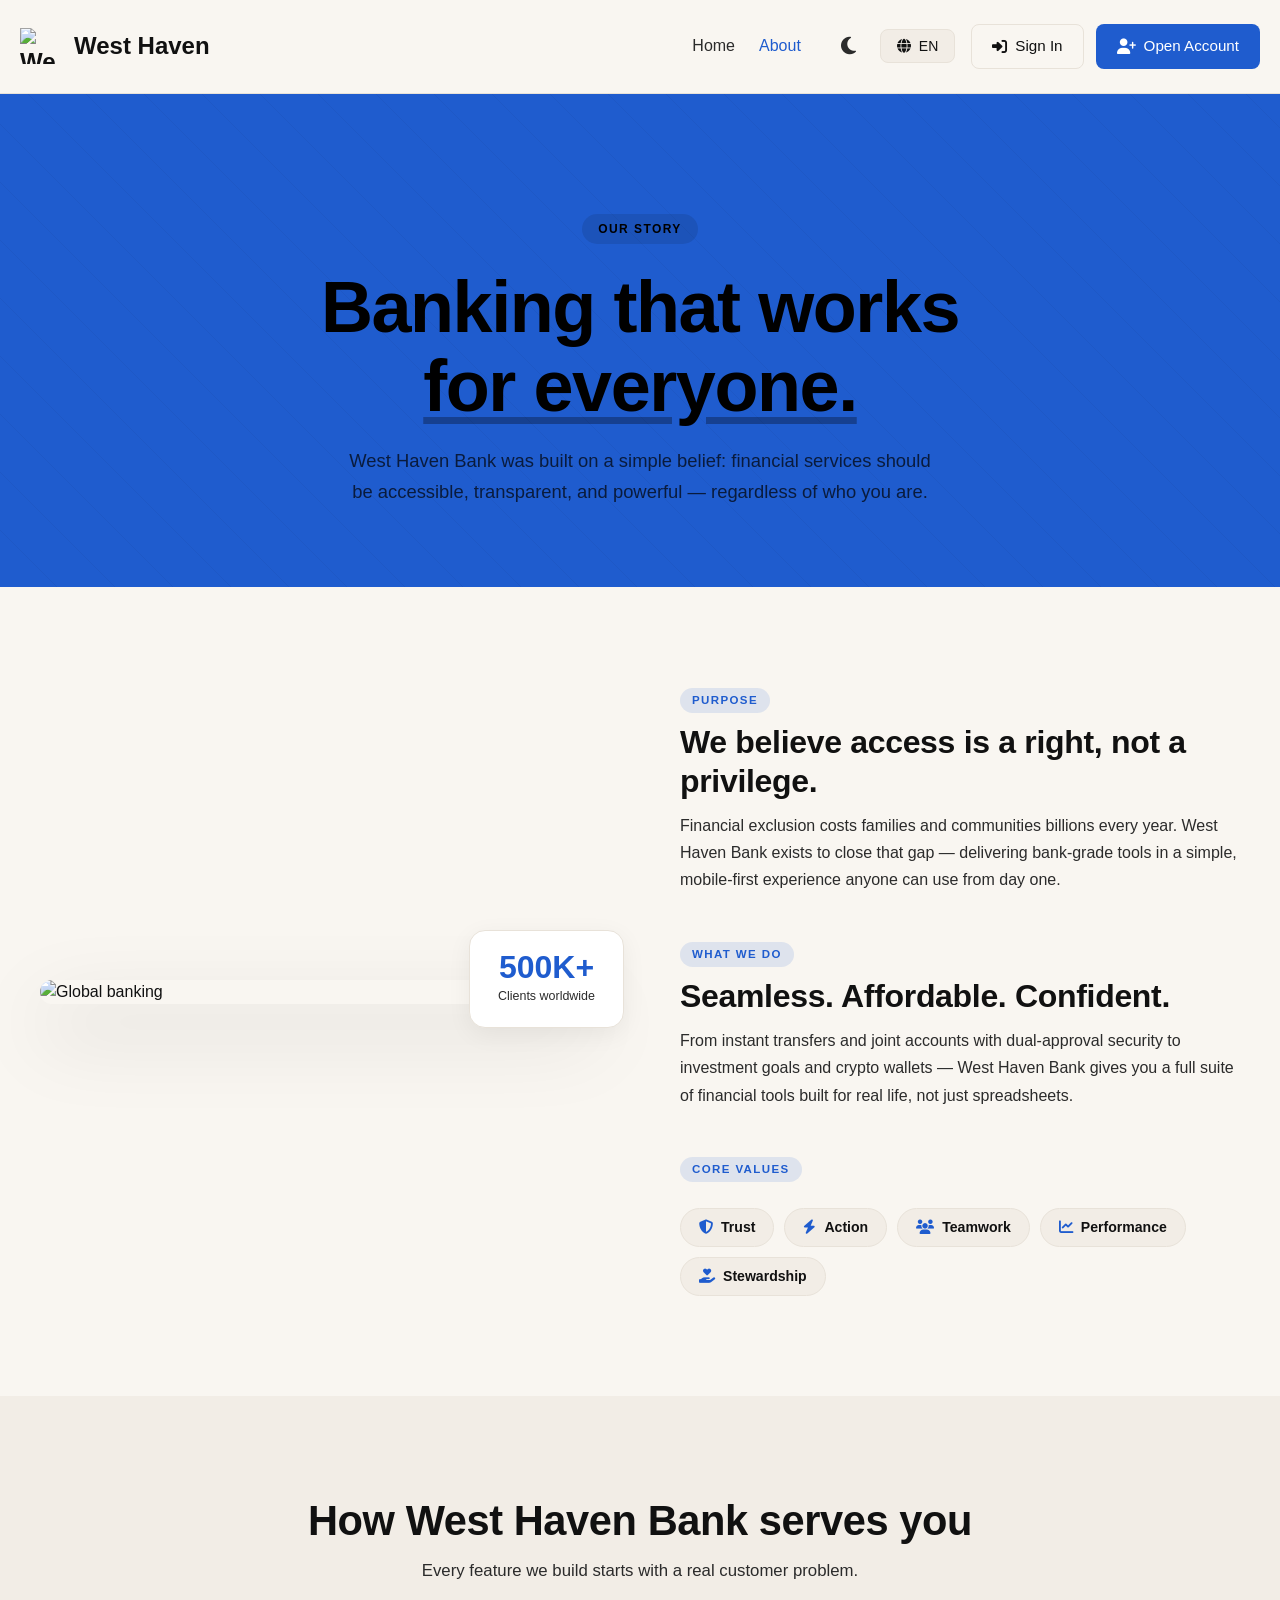
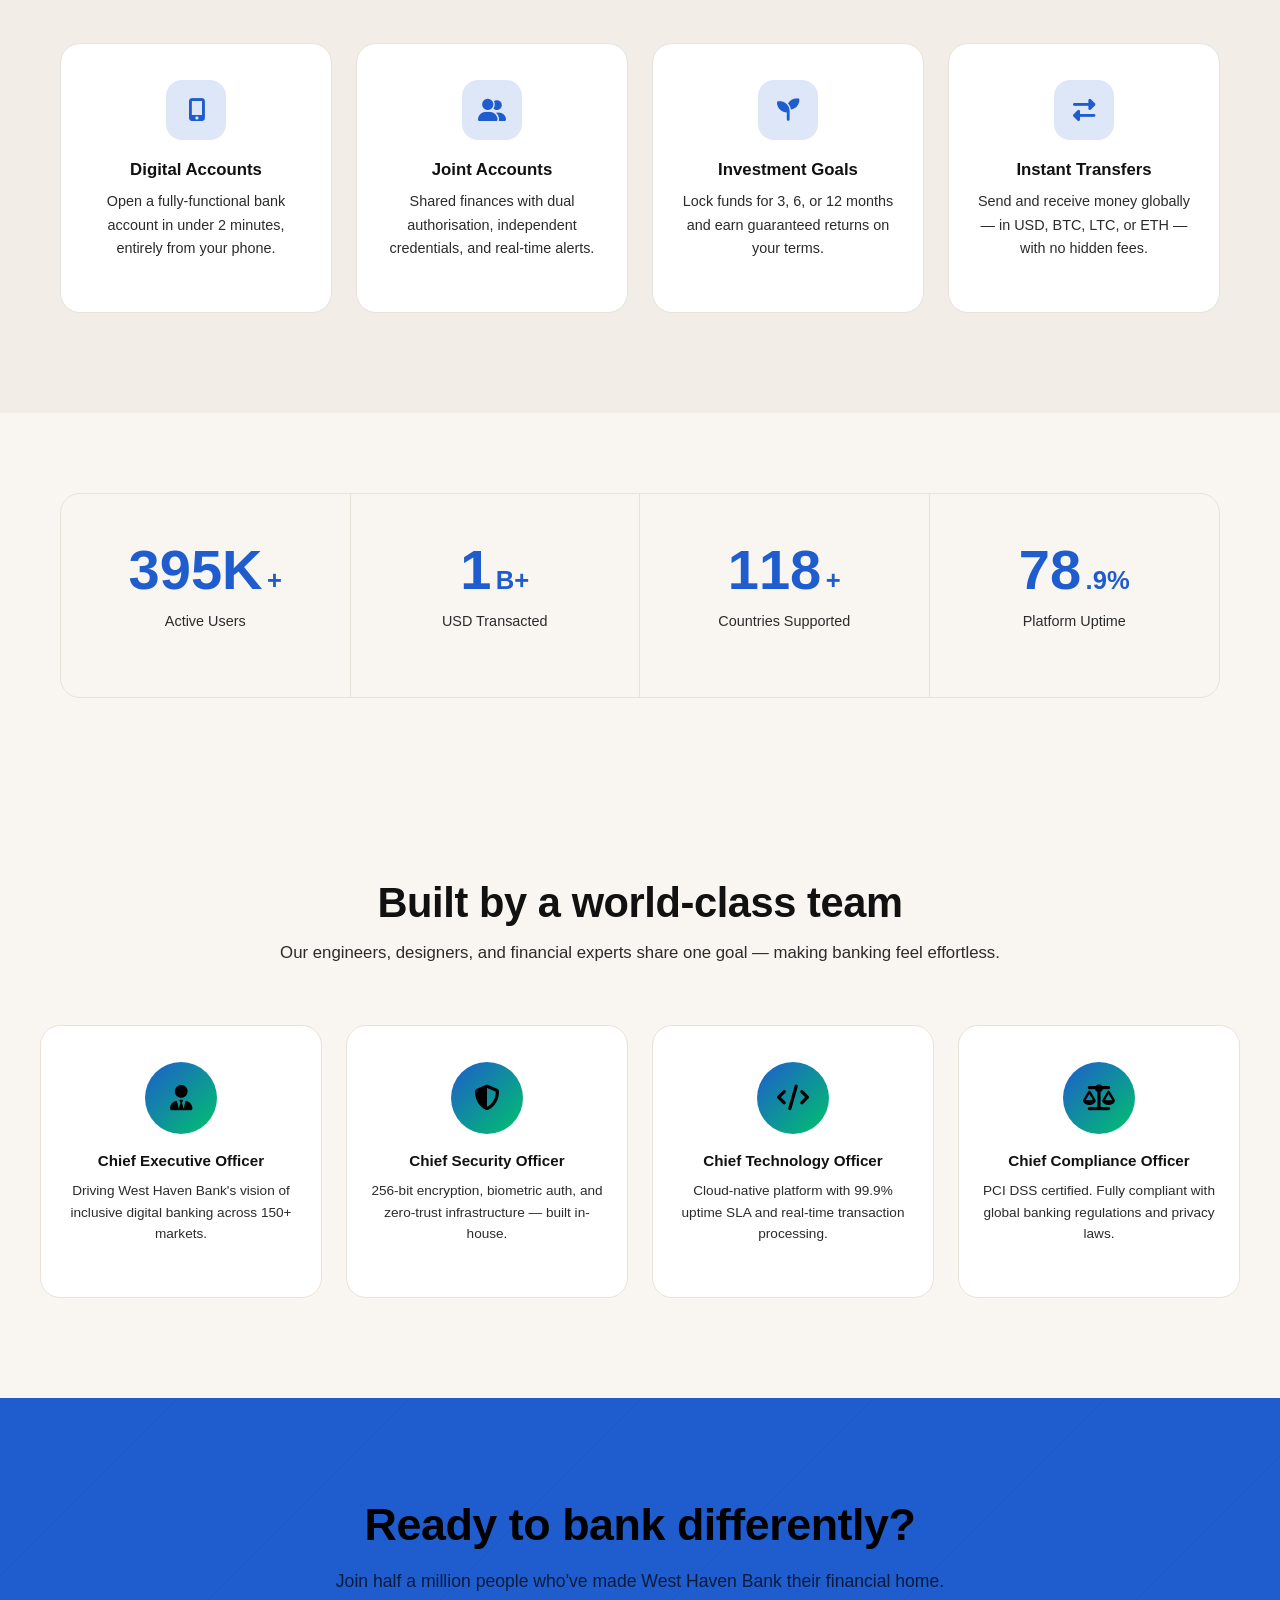
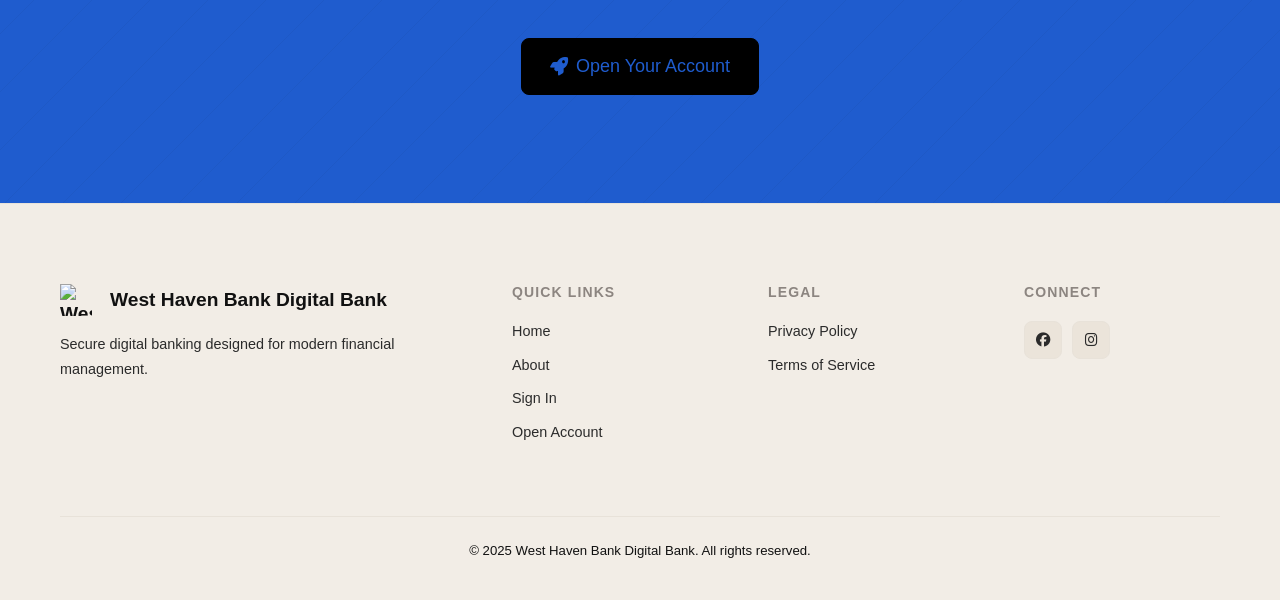
==== commit fcba8f9e: "Update about.html" ====
--- a/public/about.html
+++ b/public/about.html
@@ -288,7 +288,7 @@
 
     <script type="text/javascript">
     var Tawk_API=Tawk_API||{},Tawk_LoadStart=new Date();
-    (function(){var s1=document.createElement("script"),s0=document.getElementsByTagName("script")[0];s1.async=true;s1.src='https://embed.tawk.to/68e482a9647242194f23df92/1j6u9spkp';s1.charset='UTF-8';s1.setAttribute('crossorigin','*');s0.parentNode.insertBefore(s1,s0);})();
+    (function(){var s1=document.createElement("script"),s0=document.getElementsByTagName("script")[0];s1.async=true;s1.src='https://embed.tawk.to/69bf821cfc21221c40cc5680/1jka18g1d';s1.charset='UTF-8';s1.setAttribute('crossorigin','*');s0.parentNode.insertBefore(s1,s0);})();
     </script>
 
     <div id="google_translate_element" style="display:none;"></div>
@@ -297,4 +297,4 @@
     <style>.goog-te-banner-frame,.skiptranslate{display:none!important;}body{top:0!important;}.goog-te-gadget{display:none!important;}</style>
 
 </body>
-</html>+</html>
